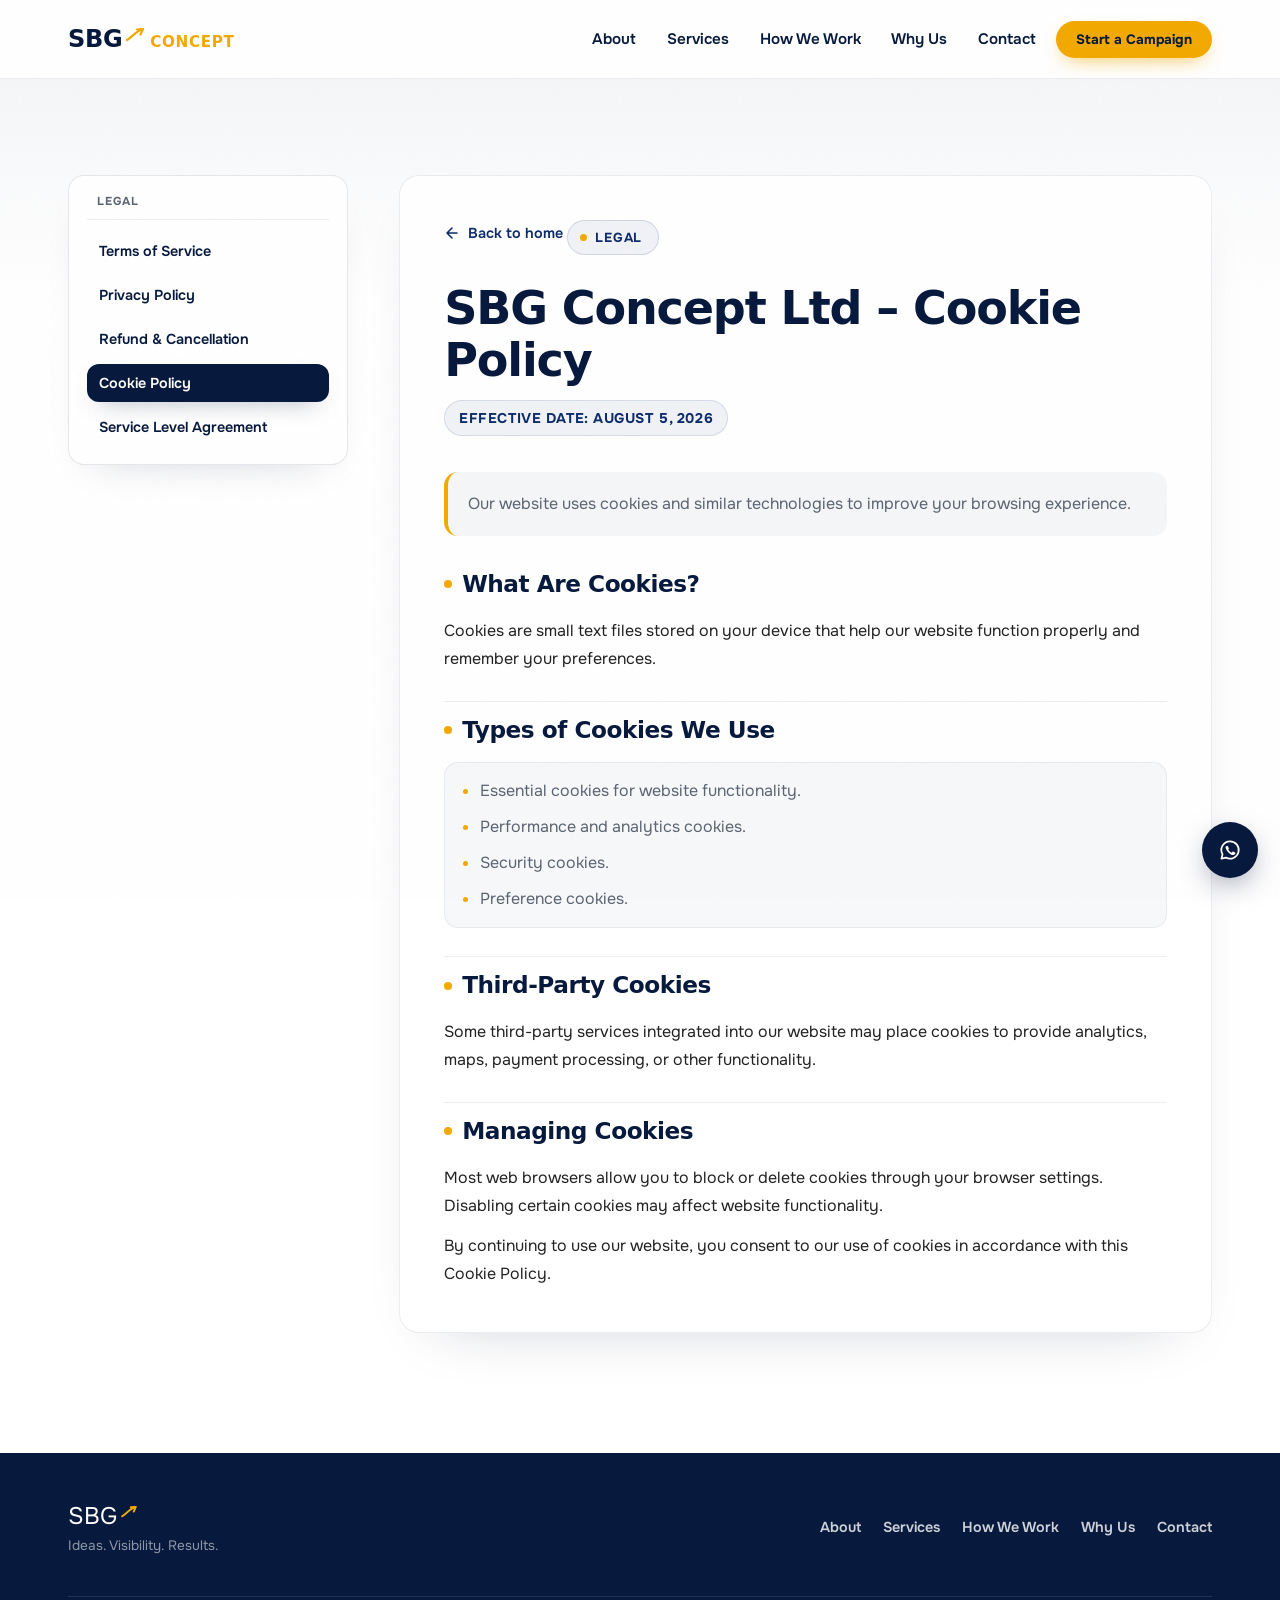
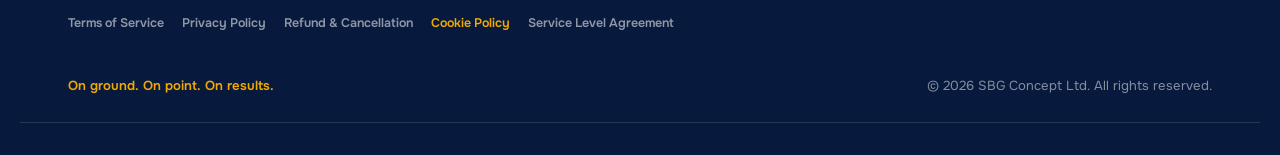
==== cookie-policy.html @ 539500f4 "updates" ====
<!doctype html>
<html lang="en">
<head>
<meta charset="UTF-8">
<meta name="viewport" content="width=device-width, initial-scale=1.0">
<title>Cookie Policy — SBG Concept Ltd</title>
<meta name="description" content="Cookie Policy for SBG Concept Ltd. Learn how we use cookies and how you can manage your preferences.">

<link rel="icon" type="image/svg+xml" href="assets/favicon.svg">

<link rel="stylesheet" href="css/fonts.css">
<link rel="stylesheet" href="css/style.css">
</head>
<body>

<div class="noise-overlay" aria-hidden="true"></div>
<div class="scroll-progress" id="scrollProgress" aria-hidden="true"></div>

<a class="skip-link" href="#main">Skip to content</a>

<header class="site-header" id="siteHeader">
  <div class="wrap header-inner">
    <a href="index.html" class="brand" aria-label="SBG Concept home">
      <span class="brand-mark">SBG<svg class="brand-arrow" width="18" height="14" viewBox="0 0 18 14" fill="none" aria-hidden="true"><path d="M1 12C6 9 10 3 17 1M17 1L11 1.5M17 1L14.5 6.5" stroke="#F2A900" stroke-width="2.2" stroke-linecap="round" stroke-linejoin="round"/></svg></span>
      <span class="brand-sub">CONCEPT</span>
    </a>

    <nav class="main-nav" id="mainNav" aria-label="Primary">
      <a href="index.html#about">About</a>
      <a href="index.html#services">Services</a>
      <a href="index.html#process">How We Work</a>
      <a href="index.html#why">Why Us</a>
      <a href="index.html#contact">Contact</a>
    </nav>

    <a href="index.html#contact" class="btn btn-small btn-primary header-cta">Start a Campaign</a>

    <button class="nav-toggle" id="navToggle" aria-label="Toggle menu" aria-expanded="false" aria-controls="mainNav">
      <span></span><span></span><span></span>
    </button>
  </div>
</header>

<main id="main">

  <section class="section legal-page">
    <div class="wrap legal-layout">
      <aside class="legal-sidebar">
        <nav class="legal-nav" aria-label="Legal documents">
          <span class="legal-nav-label">Legal</span>
          <a href="terms-of-service.html">Terms of Service</a>
          <a href="privacy-policy.html">Privacy Policy</a>
          <a href="refund-cancellation-policy.html">Refund &amp; Cancellation</a>
          <a href="cookie-policy.html" class="is-active" aria-current="page">Cookie Policy</a>
          <a href="service-level-agreement.html">Service Level Agreement</a>
        </nav>
      </aside>

      <div class="legal-main">
        <div class="legal-page-head">
          <a href="index.html" class="legal-back-link" aria-label="Back to home">
            <svg width="16" height="16" viewBox="0 0 16 16" fill="none" aria-hidden="true"><path d="M13 8H3M8 3L3 8l5 5" stroke="currentColor" stroke-width="1.6" stroke-linecap="round" stroke-linejoin="round"/></svg>
            Back to home
          </a>
          <p class="eyebrow">
            <span class="eyebrow-dot"></span>
            Legal
          </p>
          <h1 class="section-title">SBG Concept Ltd – Cookie Policy</h1>
          <p class="legal-effective-date">Effective Date: August 5, 2026</p>
        </div>

        <article class="legal-prose">
          <p>
            Our website uses cookies and similar technologies to improve your browsing experience.
          </p>

          <section aria-labelledby="cookie-what">
            <h2 id="cookie-what">What Are Cookies?</h2>
            <p>
              Cookies are small text files stored on your device that help our website function properly
              and remember your preferences.
            </p>
          </section>

          <section aria-labelledby="cookie-types">
            <h2 id="cookie-types">Types of Cookies We Use</h2>
            <ul>
              <li>Essential cookies for website functionality.</li>
              <li>Performance and analytics cookies.</li>
              <li>Security cookies.</li>
              <li>Preference cookies.</li>
            </ul>
          </section>

          <section aria-labelledby="cookie-third-party">
            <h2 id="cookie-third-party">Third-Party Cookies</h2>
            <p>
              Some third-party services integrated into our website may place cookies to provide analytics,
              maps, payment processing, or other functionality.
            </p>
          </section>

          <section aria-labelledby="cookie-manage">
            <h2 id="cookie-manage">Managing Cookies</h2>
            <p>
              Most web browsers allow you to block or delete cookies through your browser settings.
              Disabling certain cookies may affect website functionality.
            </p>
            <p>
              By continuing to use our website, you consent to our use of cookies in accordance with
              this Cookie Policy.
            </p>
          </section>
        </article>
      </div>
    </div>
  </section>

</main>

<footer class="site-footer">
  <div class="wrap footer-inner">
    <div class="footer-brand">
      <span class="brand-mark">SBG<svg class="brand-arrow" width="16" height="12" viewBox="0 0 18 14" fill="none" aria-hidden="true"><path d="M1 12C6 9 10 3 17 1M17 1L11 1.5M17 1L14.5 6.5" stroke="#F2A900" stroke-width="2.2" stroke-linecap="round" stroke-linejoin="round"/></svg></span>
      <p>Ideas. Visibility. Results.</p>
    </div>

    <nav class="footer-nav" aria-label="Footer">
      <a href="index.html#about">About</a>
      <a href="index.html#services">Services</a>
      <a href="index.html#process">How We Work</a>
      <a href="index.html#why">Why Us</a>
      <a href="index.html#contact">Contact</a>
    </nav>

    <nav class="footer-legal" aria-label="Legal">
      <a href="terms-of-service.html">Terms of Service</a>
      <a href="privacy-policy.html">Privacy Policy</a>
      <a href="refund-cancellation-policy.html">Refund &amp; Cancellation</a>
      <a href="cookie-policy.html" aria-current="page">Cookie Policy</a>
      <a href="service-level-agreement.html">Service Level Agreement</a>
    </nav>

    <div class="footer-meta">
      <p class="footer-tag">On ground. On point. On results.</p>
      <p class="footer-copy">&copy; <span id="year"></span> SBG Concept Ltd. All rights reserved.</p>
    </div>
  </div>
</footer>

<a href="https://wa.me/2347065597039" class="whatsapp-fab" target="_blank" rel="noopener" aria-label="Chat on WhatsApp">
  <svg viewBox="0 0 24 24" fill="none"><path d="M20 12a8 8 0 11-11.6-7.1L12 4a8 8 0 018 8z" stroke="currentColor" stroke-width="0"/><path d="M12 4a8 8 0 00-6.9 12l-1 4 4.1-1A8 8 0 1012 4z" stroke="currentColor" stroke-width="1.6" stroke-linejoin="round"/><path d="M8.5 8.8c.2-.5.4-.5.6-.5h.5c.2 0 .4 0 .6.4.2.5.6 1.5.7 1.6.1.1.1.3 0 .5-.1.2-.2.3-.3.4-.2.2-.3.3-.1.6.2.3.8 1.3 1.8 2.1 1.2 1 1.1.7 1.3.5.2-.2.5-.7.7-.9.2-.2.4-.2.6-.1.2.1 1.5.7 1.7.8.2.1.4.2.4.3 0 .2 0 .9-.3 1.3-.3.4-1.3.9-1.8.9-.5 0-1.5-.1-3-1.3-2.4-1.7-3.3-3.7-3.5-4.1-.1-.4-.6-1-.6-1.5 0-.5.3-.8.4-1z" fill="currentColor"/></svg>
</a>

<script src="js/main.js"></script>
</body>
</html>
---- css/fonts.css ----
/* latin */
@font-face {
  font-family: 'Bricolage Grotesque';
  font-style: normal;
  font-weight: 400;
  font-stretch: 100%;
  font-display: swap;
  src: url(../assets/fonts/bricolage-400-normal.woff2) format('woff2');
  unicode-range: U+0000-00FF, U+0131, U+0152-0153, U+02BB-02BC, U+02C6, U+02DA, U+02DC, U+0304, U+0308, U+0329, U+2000-206F, U+20AC, U+2122, U+2191, U+2193, U+2212, U+2215, U+FEFF, U+FFFD;
}

/* latin */
@font-face {
  font-family: 'Bricolage Grotesque';
  font-style: normal;
  font-weight: 500;
  font-stretch: 100%;
  font-display: swap;
  src: url(../assets/fonts/bricolage-500-normal.woff2) format('woff2');
  unicode-range: U+0000-00FF, U+0131, U+0152-0153, U+02BB-02BC, U+02C6, U+02DA, U+02DC, U+0304, U+0308, U+0329, U+2000-206F, U+20AC, U+2122, U+2191, U+2193, U+2212, U+2215, U+FEFF, U+FFFD;
}

/* latin */
@font-face {
  font-family: 'Bricolage Grotesque';
  font-style: normal;
  font-weight: 600;
  font-stretch: 100%;
  font-display: swap;
  src: url(../assets/fonts/bricolage-600-normal.woff2) format('woff2');
  unicode-range: U+0000-00FF, U+0131, U+0152-0153, U+02BB-02BC, U+02C6, U+02DA, U+02DC, U+0304, U+0308, U+0329, U+2000-206F, U+20AC, U+2122, U+2191, U+2193, U+2212, U+2215, U+FEFF, U+FFFD;
}

/* latin */
@font-face {
  font-family: 'Bricolage Grotesque';
  font-style: normal;
  font-weight: 700;
  font-stretch: 100%;
  font-display: swap;
  src: url(../assets/fonts/bricolage-700-normal.woff2) format('woff2');
  unicode-range: U+0000-00FF, U+0131, U+0152-0153, U+02BB-02BC, U+02C6, U+02DA, U+02DC, U+0304, U+0308, U+0329, U+2000-206F, U+20AC, U+2122, U+2191, U+2193, U+2212, U+2215, U+FEFF, U+FFFD;
}

/* latin */
@font-face {
  font-family: 'Bricolage Grotesque';
  font-style: normal;
  font-weight: 800;
  font-stretch: 100%;
  font-display: swap;
  src: url(../assets/fonts/bricolage-800-normal.woff2) format('woff2');
  unicode-range: U+0000-00FF, U+0131, U+0152-0153, U+02BB-02BC, U+02C6, U+02DA, U+02DC, U+0304, U+0308, U+0329, U+2000-206F, U+20AC, U+2122, U+2191, U+2193, U+2212, U+2215, U+FEFF, U+FFFD;
}

/* latin */
@font-face {
  font-family: 'Instrument Serif';
  font-style: italic;
  font-weight: 400;
  font-display: swap;
  src: url(../assets/fonts/instrument-serif-400-italic.woff2) format('woff2');
  unicode-range: U+0000-00FF, U+0131, U+0152-0153, U+02BB-02BC, U+02C6, U+02DA, U+02DC, U+0304, U+0308, U+0329, U+2000-206F, U+20AC, U+2122, U+2191, U+2193, U+2212, U+2215, U+FEFF, U+FFFD;
}

/* latin */
@font-face {
  font-family: 'Instrument Serif';
  font-style: normal;
  font-weight: 400;
  font-display: swap;
  src: url(../assets/fonts/instrument-serif-400-normal.woff2) format('woff2');
  unicode-range: U+0000-00FF, U+0131, U+0152-0153, U+02BB-02BC, U+02C6, U+02DA, U+02DC, U+0304, U+0308, U+0329, U+2000-206F, U+20AC, U+2122, U+2191, U+2193, U+2212, U+2215, U+FEFF, U+FFFD;
}

/* latin */
@font-face {
  font-family: 'Onest';
  font-style: normal;
  font-weight: 400;
  font-display: swap;
  src: url(../assets/fonts/onest-400-normal.woff2) format('woff2');
  unicode-range: U+0000-00FF, U+0131, U+0152-0153, U+02BB-02BC, U+02C6, U+02DA, U+02DC, U+0304, U+0308, U+0329, U+2000-206F, U+20AC, U+2122, U+2191, U+2193, U+2212, U+2215, U+FEFF, U+FFFD;
}

/* latin */
@font-face {
  font-family: 'Onest';
  font-style: normal;
  font-weight: 500;
  font-display: swap;
  src: url(../assets/fonts/onest-500-normal.woff2) format('woff2');
  unicode-range: U+0000-00FF, U+0131, U+0152-0153, U+02BB-02BC, U+02C6, U+02DA, U+02DC, U+0304, U+0308, U+0329, U+2000-206F, U+20AC, U+2122, U+2191, U+2193, U+2212, U+2215, U+FEFF, U+FFFD;
}

/* latin */
@font-face {
  font-family: 'Onest';
  font-style: normal;
  font-weight: 600;
  font-display: swap;
  src: url(../assets/fonts/onest-600-normal.woff2) format('woff2');
  unicode-range: U+0000-00FF, U+0131, U+0152-0153, U+02BB-02BC, U+02C6, U+02DA, U+02DC, U+0304, U+0308, U+0329, U+2000-206F, U+20AC, U+2122, U+2191, U+2193, U+2212, U+2215, U+FEFF, U+FFFD;
}

/* latin */
@font-face {
  font-family: 'Onest';
  font-style: normal;
  font-weight: 700;
  font-display: swap;
  src: url(../assets/fonts/onest-700-normal.woff2) format('woff2');
  unicode-range: U+0000-00FF, U+0131, U+0152-0153, U+02BB-02BC, U+02C6, U+02DA, U+02DC, U+0304, U+0308, U+0329, U+2000-206F, U+20AC, U+2122, U+2191, U+2193, U+2212, U+2215, U+FEFF, U+FFFD;
}
---- css/style.css ----
/* ============================================================
   SBG CONCEPT LTD — Landing Page
   Fonts: Bricolage Grotesque (display) / Onest (body) / Instrument Serif (accents)
   ============================================================ */

:root{
  --navy: #071A3D;
  --blue: #0D2C6B;
  --gold: #F2A900;
  --yellow: #FFC107;
  --ink: #222222;
  --gray: #F5F6F8;
  --white: #FFFFFF;

  --gray-600: #5b6472;
  --gray-300: #d9dde3;

  --font-display: "Bricolage Grotesque", ui-sans-serif, system-ui, sans-serif;
  --font-body: "Onest", ui-sans-serif, system-ui, sans-serif;
  --font-serif: "Instrument Serif", Georgia, serif;

  --wrap: 1240px;
  --radius: 20px;
  --ease: cubic-bezier(.22,1,.36,1);
}

*, *::before, *::after{ box-sizing: border-box; }
html{ scroll-behavior: smooth; }
body{
  margin: 0;
  font-family: var(--font-body);
  color: var(--ink);
  background: var(--white);
  -webkit-font-smoothing: antialiased;
  overflow-x: hidden;
}
img{ max-width: 100%; display: block; }
a{ color: inherit; text-decoration: none; }
ul, ol{ list-style: none; margin: 0; padding: 0; }
h1,h2,h3,h4{ margin: 0; font-family: var(--font-display); }
p{ margin: 0; }
button{ font: inherit; }

.wrap{
  width: 100%;
  max-width: var(--wrap);
  margin: 0 auto;
  padding: 0 clamp(20px, 5vw, 48px);
}

.skip-link{
  position: absolute; left: -999px; top: 0;
  background: var(--gold); color: var(--navy); padding: 10px 16px; z-index: 999;
  font-weight: 600;
}
.skip-link:focus{ left: 12px; top: 12px; }

::selection{ background: var(--gold); color: var(--navy); }

/* ============ subtle grain overlay ============ */
.noise-overlay{
  position: fixed; inset: 0; pointer-events: none; z-index: 999;
  opacity: .025; mix-blend-mode: multiply;
  background-image: url("data:image/svg+xml,%3Csvg xmlns='http://www.w3.org/2000/svg' width='120' height='120'%3E%3Cfilter id='n'%3E%3CfeTurbulence type='fractalNoise' baseFrequency='0.9' numOctaves='2' stitchTiles='stitch'/%3E%3C/filter%3E%3Crect width='100%25' height='100%25' filter='url(%23n)'/%3E%3C/svg%3E");
}

/* ============================================================
   HEADER
   ============================================================ */
.scroll-progress{
  position: fixed; top: 0; left: 0; height: 3px; width: 0%;
  background: linear-gradient(90deg, var(--gold), var(--yellow));
  z-index: 200;
  transition: width .12s linear;
}
@media (prefers-reduced-motion: reduce){
  .scroll-progress{ transition: none; }
}

.site-header{
  position: sticky; top: 0; z-index: 100;
  background: rgba(255,255,255,.78);
  backdrop-filter: blur(14px) saturate(1.4);
  -webkit-backdrop-filter: blur(14px) saturate(1.4);
  border-bottom: 1px solid rgba(7,26,61,.08);
  transition: background .3s var(--ease);
}
.header-inner{
  display: flex; align-items: center; gap: 20px;
  height: 78px;
}
.brand{
  display: flex; align-items: baseline; gap: 6px;
  font-family: var(--font-display);
  font-weight: 800;
  letter-spacing: -0.02em;
  margin-right: auto;
}
.brand-mark{
  display: inline-flex; align-items: center; gap: 4px;
  font-size: 1.5rem; color: var(--navy);
}
.brand-arrow{ transform: translateY(-4px); }
.brand-sub{ font-size: .95rem; color: var(--gold); font-weight: 700; letter-spacing: .04em; }

.main-nav{ display: flex; align-items: center; gap: clamp(18px, 2.4vw, 34px); }
.main-nav a{
  font-size: .95rem; font-weight: 600; color: var(--navy);
  position: relative; padding: 4px 0;
}
.main-nav a::after{
  content: ""; position: absolute; left: 0; right: 100%; bottom: -2px; height: 2px;
  background: var(--gold); transition: right .28s var(--ease);
}
.main-nav a:hover::after{ right: 0; }

.header-cta{ flex-shrink: 0; }

.nav-toggle{
  display: none; flex-direction: column; justify-content: center; gap: 5px;
  width: 40px; height: 40px; border: none; background: none; cursor: pointer;
  padding: 0;
}
.nav-toggle span{
  display: block; width: 22px; height: 2px; background: var(--navy);
  margin: 0 auto; transition: transform .3s var(--ease), opacity .3s var(--ease);
}

/* ============================================================
   BUTTONS
   ============================================================ */
.btn{
  display: inline-flex; align-items: center; gap: 8px;
  font-weight: 700; font-size: .95rem;
  padding: 14px 26px; border-radius: 100px;
  transition: transform .25s var(--ease), box-shadow .25s var(--ease), background .25s var(--ease);
  white-space: nowrap;
}
.btn svg{ transition: transform .25s var(--ease); }
.btn:hover svg{ transform: translateX(3px); }
.btn-primary{
  background: var(--gold); color: var(--navy);
  box-shadow: 0 8px 20px -8px rgba(242,169,0,.7);
}
.btn-primary:hover{ transform: translateY(-2px); box-shadow: 0 12px 26px -8px rgba(242,169,0,.85); }
.btn-ghost{
  background: transparent; color: var(--navy); border: 1.5px solid rgba(7,26,61,.25);
}
.btn-ghost:hover{ border-color: var(--navy); transform: translateY(-2px); }
.btn-dark{ background: var(--navy); color: var(--white); }
.btn-dark:hover{ transform: translateY(-2px); box-shadow: 0 12px 26px -8px rgba(7,26,61,.5); }
.btn-small{ padding: 10px 20px; font-size: .85rem; }

/* ============================================================
   HERO
   ============================================================ */
.hero{
  position: relative;
  padding: clamp(64px, 10vw, 120px) 0 0;
  overflow: hidden;
  background: var(--white);
}
.hero-bg{ position: absolute; inset: 0; z-index: 0; }
.dot-grid{
  position: absolute; inset: -10% -10%;
  background-image: radial-gradient(rgba(7,26,61,.14) 1.4px, transparent 1.4px);
  background-size: 26px 26px;
  mask-image: radial-gradient(circle at 78% 30%, black 0%, transparent 62%);
}
.hero-blob{
  position: absolute; border-radius: 50%; filter: blur(60px); opacity: .5;
  animation: blob-drift 14s ease-in-out infinite;
}
.blob-a{ width: 480px; height: 480px; right: -160px; top: -120px; background: radial-gradient(circle, var(--yellow), transparent 70%); }
.blob-b{
  width: 380px; height: 380px; left: -140px; bottom: -60px;
  background: radial-gradient(circle, var(--blue), transparent 70%); opacity: .18;
  animation-duration: 18s; animation-delay: -4s;
}
@keyframes blob-drift{
  0%, 100%{ transform: translate(0, 0) scale(1); }
  33%{ transform: translate(-26px, 22px) scale(1.06); }
  66%{ transform: translate(18px, -16px) scale(.97); }
}
@media (prefers-reduced-motion: reduce){
  .hero-blob{ animation: none; }
}

.hero-inner{
  position: relative; z-index: 1;
  display: grid; grid-template-columns: 1.08fr .92fr; align-items: center;
  gap: clamp(24px, 5vw, 60px);
}
.hero-copy{ min-width: 0; }

.eyebrow{
  display: inline-flex; align-items: center; gap: 8px;
  font-size: .82rem; font-weight: 700; letter-spacing: .06em; text-transform: uppercase;
  color: var(--blue);
  background: rgba(13,44,107,.06);
  border: 1px solid rgba(13,44,107,.14);
  padding: 8px 16px 8px 12px; border-radius: 100px;
  margin-bottom: 28px;
}
.eyebrow-dot{ width: 7px; height: 7px; border-radius: 50%; background: var(--gold); }

.hero-title{
  font-size: clamp(2.4rem, 6vw, 5rem);
  line-height: 1.04;
  font-weight: 700;
  letter-spacing: -0.03em;
  color: var(--navy);
  max-width: 18ch;
}
.strike{ position: relative; white-space: nowrap; display: inline-block; }
.strike-text{ display: inline-block; }
.strike::after{
  content: ""; position: absolute; left: -2%; right: -2%; top: 48%;
  height: .09em; background: var(--gold);
  transform: scaleX(0) rotate(-2deg); transform-origin: left center;
  transition: transform .7s var(--ease) .55s;
}
.reveal.is-visible .strike::after{ transform: scaleX(1) rotate(-2deg); }
.hero-title-accent{
  display: block;
  font-family: var(--font-serif);
  font-style: italic;
  font-weight: 400;
  color: var(--gold);
  font-size: .62em;
  margin-top: .18em;
  letter-spacing: 0;
}

.hero-sub{
  margin-top: 28px;
  font-size: clamp(1.05rem, 1.6vw, 1.25rem);
  line-height: 1.6;
  color: var(--gray-600);
  max-width: 46ch;
}

.hero-cta{ display: flex; flex-wrap: wrap; gap: 16px; margin-top: 40px; }

.hero-facts{
  display: flex; flex-wrap: wrap; gap: 10px 28px;
  margin-top: 52px; padding-top: 28px;
  border-top: 1px solid rgba(7,26,61,.1);
}
.hero-facts li{
  font-size: .85rem; font-weight: 600; color: var(--navy);
  display: flex; align-items: center; gap: 8px;
}
.hero-facts li::before{ content: ""; width: 6px; height: 6px; border-radius: 50%; background: var(--gold); }

/* ============================================================
   HERO VISUAL — animated stage
   ============================================================ */
.hero-visual{
  position: relative;
  justify-self: center;
  width: 100%;
  max-width: 420px;
  transition: transform .35s cubic-bezier(.22,1,.36,1);
  will-change: transform;
}
.hv-stage{
  position: relative;
  aspect-ratio: 1 / 1;
  border-radius: 28px;
  background: linear-gradient(155deg, var(--navy) 0%, var(--blue) 62%, #133a86 100%);
  overflow: hidden;
  box-shadow: 0 30px 70px -30px rgba(7,26,61,.55);
  will-change: transform;
}
.hv-stage::before{
  content: "";
  position: absolute; inset: 0;
  background-image: radial-gradient(rgba(255,255,255,.18) 1.2px, transparent 1.2px);
  background-size: 20px 20px;
  mask-image: radial-gradient(circle at 65% 35%, black 0%, transparent 70%);
  opacity: .6;
}
.hv-ring{
  position: absolute; left: 50%; top: 50%; translate: -50% -50%;
  width: 90px; height: 90px; border-radius: 50%;
  border: 1.5px solid rgba(242,169,0,.55);
  animation: hv-ring-pulse 3.6s var(--ease) infinite;
}
.hv-ring.r2{ animation-delay: 1.2s; }
.hv-ring.r3{ animation-delay: 2.4s; }
@keyframes hv-ring-pulse{
  0%{ transform: scale(.5); opacity: .7; }
  100%{ transform: scale(2.6); opacity: 0; }
}

.hv-megaphone{
  position: absolute; left: 50%; top: 50%;
  width: 46%; height: 46%;
  transform: translate(-50%, -50%);
  animation: hv-float 4.5s ease-in-out infinite;
  filter: drop-shadow(0 14px 20px rgba(0,0,0,.25));
}
@keyframes hv-float{
  0%, 100%{ transform: translate(-50%, -50%) rotate(-3deg); }
  50%{ transform: translate(-50%, -56%) rotate(2deg); }
}
.hv-wave{ transform-origin: 30px 60px; animation: hv-wave-pulse 2.4s ease-in-out infinite; }
.hv-wave2{ animation-delay: .3s; }
@keyframes hv-wave-pulse{
  0%, 100%{ opacity: .35; }
  50%{ opacity: 1; }
}

.hv-spark{ position: absolute; }
.spark-a{ width: 26px; height: 26px; top: 14%; right: 16%; animation: hv-spin 9s linear infinite; }
.spark-b{ width: 22px; height: 22px; bottom: 16%; left: 14%; animation: hv-bob 3.4s ease-in-out infinite; }
@keyframes hv-spin{ from{ transform: rotate(0deg); } to{ transform: rotate(360deg); } }
@keyframes hv-bob{ 0%, 100%{ transform: translateY(0) rotate(-6deg); } 50%{ transform: translateY(-9px) rotate(6deg); } }

.hv-particle{
  position: absolute; bottom: 14%;
  width: 6px; height: 6px; border-radius: 50%;
  background: var(--gold);
  opacity: 0;
  animation: hv-rise 5s ease-in infinite;
}
.hv-particle.p1{ left: 22%; animation-delay: 0s; background: var(--yellow); }
.hv-particle.p2{ left: 38%; animation-delay: 1.1s; width: 4px; height: 4px; }
.hv-particle.p3{ left: 58%; animation-delay: 2.1s; background: #fff; opacity: 0; }
.hv-particle.p4{ left: 72%; animation-delay: 3s; width: 5px; height: 5px; }
.hv-particle.p5{ left: 48%; animation-delay: 3.8s; background: var(--yellow); width: 4px; height: 4px; }
@keyframes hv-rise{
  0%{ transform: translateY(0) scale(.5); opacity: 0; }
  12%{ opacity: .9; }
  85%{ opacity: .5; }
  100%{ transform: translateY(-160px) scale(1); opacity: 0; }
}

.hv-badge{
  position: absolute;
  display: flex; align-items: center; gap: 8px;
  background: var(--white);
  border-radius: 100px;
  padding: 10px 16px 10px 10px;
  box-shadow: 0 16px 30px -14px rgba(7,26,61,.35);
  font-size: .78rem; font-weight: 700; color: var(--navy);
  white-space: nowrap;
  animation: hv-badge-float 5s ease-in-out infinite;
}
.hv-badge-icon{
  width: 26px; height: 26px; border-radius: 50%;
  background: var(--gray); color: var(--blue);
  display: flex; align-items: center; justify-content: center; flex-shrink: 0;
}
.hv-badge-icon svg{ width: 15px; height: 15px; }
.badge-1{ top: 6%; left: -8%; animation-delay: 0s; }
.badge-2{ bottom: 20%; right: -12%; animation-delay: .8s; }
.badge-3{ bottom: -6%; left: 14%; animation-delay: 1.6s; }
@keyframes hv-badge-float{
  0%, 100%{ transform: translateY(0); }
  50%{ transform: translateY(-10px); }
}

.hv-tag{
  position: absolute; top: -14px; right: 10%;
  background: var(--gold); color: var(--navy);
  font-family: var(--font-serif); font-style: italic; font-weight: 400;
  font-size: .95rem;
  padding: 8px 16px;
  border-radius: 100px;
  transform: rotate(-4deg);
  box-shadow: 0 12px 24px -12px rgba(242,169,0,.7);
}

@media (prefers-reduced-motion: reduce){
  .hv-ring, .hv-megaphone, .hv-wave, .hv-spark, .hv-particle, .hv-badge{ animation: none !important; }
}

/* Marquee */
.marquee{
  margin-top: clamp(56px, 8vw, 88px);
  border-top: 1.5px solid var(--navy);
  border-bottom: 1.5px solid var(--navy);
  background: var(--navy);
  overflow: hidden;
  position: relative;
}
.marquee-track{
  display: inline-flex; align-items: center; white-space: nowrap;
  padding: 16px 0;
  animation: marquee 34s linear infinite;
  width: max-content;
}
.marquee-track span{
  font-family: var(--font-display);
  font-weight: 600;
  font-size: clamp(1rem, 2vw, 1.4rem);
  color: var(--white);
  padding: 0 20px;
}
.marquee-track .dot{ color: var(--gold); font-size: .8rem; }
@keyframes marquee{
  from{ transform: translateX(0); }
  to{ transform: translateX(-50%); }
}
@media (prefers-reduced-motion: reduce){
  .marquee-track{ animation: none; }
}

/* ============================================================
   SECTION DIVIDERS
   ============================================================ */
.divider{ line-height: 0; margin-top: -1px; }
.divider svg{ width: 100%; height: clamp(40px, 7vw, 90px); display: block; }
.divider svg path{ fill: var(--navy); }
.divider-flip svg path{ fill: var(--gray); }

/* ============================================================
   GENERIC SECTION
   ============================================================ */
.section{ padding: clamp(64px, 9vw, 120px) 0; }
.section-index{
  font-family: var(--font-display); font-weight: 700; font-size: 1rem;
  color: var(--gold);
}
.about-label{
  display: flex; align-items: center; gap: 10px; margin-bottom: 18px;
}
.section-kicker{
  font-size: .82rem; font-weight: 700; letter-spacing: .08em; text-transform: uppercase;
  color: var(--gray-600);
}
.section-title{
  font-size: clamp(1.9rem, 3.6vw, 3rem);
  line-height: 1.12; font-weight: 700; letter-spacing: -0.025em;
  color: var(--navy);
}
.section-title em{ font-style: italic; font-family: var(--font-serif); color: var(--gold); font-weight: 400; }
.serif-accent{ font-family: var(--font-serif); font-style: italic; font-weight: 400; color: var(--gray-600); font-size: .6em; }

.lead-text{ font-size: 1.15rem; line-height: 1.65; color: var(--ink); margin-top: 22px; max-width: 56ch; }
.lead-text em{ font-style: italic; color: var(--blue); font-family: var(--font-serif); }
.body-text{ font-size: 1rem; line-height: 1.7; color: var(--gray-600); margin-top: 16px; max-width: 54ch; }

.section-head{ max-width: 760px; margin-bottom: clamp(40px, 6vw, 64px); }
.process-lead{ max-width: 62ch; }

/* ============================================================
   ABOUT
   ============================================================ */
.about{ background: var(--white); }
.about-grid{
  display: grid; grid-template-columns: 140px 1fr; gap: clamp(20px, 4vw, 56px);
}

.mv-cards{
  display: grid; grid-template-columns: 1fr 1fr; gap: 20px;
  margin-top: 44px;
}
.mv-card{
  border-radius: var(--radius); padding: 30px;
  transition: transform .3s var(--ease);
}
.mv-card:hover{ transform: translateY(-4px); }
.mv-card--dark{ background: var(--navy); color: var(--white); }
.mv-card--dark p{ color: rgba(255,255,255,.72); }
.mv-card--outline{ background: var(--white); border: 1.5px solid rgba(7,26,61,.14); }
.mv-card--outline p{ color: var(--gray-600); }
.mv-tag{
  display: inline-block; font-size: .75rem; font-weight: 700; letter-spacing: .06em; text-transform: uppercase;
  color: var(--gold); margin-bottom: 10px;
}
.mv-card h3{ font-size: 1.4rem; margin-bottom: 12px; }
.mv-card p{ line-height: 1.6; font-size: .95rem; }

/* ============================================================
   VALUES
   ============================================================ */
.values{ background: var(--navy); color: var(--white); }
.values .section-kicker{ color: rgba(255,255,255,.55); }
.values .section-title{ color: var(--white); }

.values-grid{
  display: grid; grid-template-columns: repeat(3, 1fr); gap: 1px;
  background: rgba(255,255,255,.12);
  border: 1px solid rgba(255,255,255,.12);
  border-radius: var(--radius);
  overflow: hidden;
}
.value-card{
  background: var(--navy); padding: clamp(28px, 3vw, 40px);
  transition: background .3s var(--ease);
}
.value-card:hover{ background: #0e2751; }
.value-num{ font-family: var(--font-display); font-weight: 700; color: var(--gold); font-size: 1rem; }
.value-card h3{ font-size: 1.25rem; margin: 14px 0 8px; color: var(--white); }
.value-card p{ color: rgba(255,255,255,.62); line-height: 1.55; font-size: .95rem; }

/* ============================================================
   SERVICES (bento)
   ============================================================ */
.services{ background: var(--gray); }
.section-head--light .section-title{ color: var(--navy); }

.bento{
  display: grid;
  grid-template-columns: repeat(4, 1fr);
  gap: 18px;
}
.bento-card{
  background: var(--white);
  border: 1px solid rgba(7,26,61,.08);
  border-radius: var(--radius);
  padding: clamp(24px, 2.6vw, 32px);
  grid-column: span 2;
  transition: transform .3s var(--ease), box-shadow .3s var(--ease), border-color .3s var(--ease);
}
.bento-card--wide{ grid-column: span 4; display: flex; align-items: center; gap: 26px; }
.bento-card--wide h3{ margin-bottom: 4px; }
.bento-card--wide .bento-icon{ margin-bottom: 0; flex-shrink: 0; }
.bento-card--wide p{ margin: 0; }
.bento-card:hover{
  transform: translateY(-5px);
  box-shadow: 0 20px 40px -20px rgba(7,26,61,.25);
  border-color: transparent;
}
.bento-icon{
  width: 52px; height: 52px; border-radius: 14px;
  background: linear-gradient(145deg, var(--gold), var(--yellow));
  display: flex; align-items: center; justify-content: center;
  color: var(--navy); margin-bottom: 18px;
}
.bento-icon svg{ width: 26px; height: 26px; transition: transform .4s var(--ease); }
.bento-card:hover .bento-icon svg{ transform: scale(1.12) rotate(-4deg); }
.bento-icon svg path, .bento-icon svg circle, .bento-icon svg rect{
  stroke-dasharray: 170;
  stroke-dashoffset: 170;
  transition: stroke-dashoffset 1.1s var(--ease) .1s;
}
.bento-card.is-visible .bento-icon svg path,
.bento-card.is-visible .bento-icon svg circle,
.bento-card.is-visible .bento-icon svg rect{
  stroke-dashoffset: 0;
}
.bento-card h3{ font-size: 1.15rem; color: var(--navy); margin-bottom: 8px; letter-spacing: -0.01em; }
.bento-card p{ font-size: .92rem; line-height: 1.55; color: var(--gray-600); }

/* ============================================================
   PROCESS
   ============================================================ */
.process{ background: var(--white); }
.steps{
  display: grid; grid-template-columns: repeat(3, 1fr); gap: 32px;
  counter-reset: step;
}
.step{
  position: relative; padding-top: 28px; border-top: 2px solid var(--navy);
}
.step-num{
  font-family: var(--font-display); font-weight: 800; font-size: 2.6rem;
  color: var(--gold); line-height: 1; display: block; margin-bottom: 16px;
}
.step h3{ font-size: 1.35rem; color: var(--navy); margin-bottom: 10px; }
.step p{ color: var(--gray-600); line-height: 1.6; font-size: .98rem; }

/* ============================================================
   WHY (ticket)
   ============================================================ */
.why{ background: var(--gray); }
.why-grid{ display: grid; grid-template-columns: 140px 1fr; gap: clamp(20px, 4vw, 56px); }

.ticket{
  position: relative;
  margin-top: 40px;
  background: var(--navy);
  border-radius: var(--radius);
  padding: clamp(30px, 4vw, 48px) clamp(24px, 4vw, 56px) clamp(70px, 8vw, 90px);
  color: var(--white);
  overflow: hidden;
}
.ticket::before{
  content: "";
  position: absolute; left: 0; right: 0; bottom: clamp(58px, 7vw, 78px);
  border-top: 2px dashed rgba(255,255,255,.25);
}
.ticket-notch{
  position: absolute; bottom: calc(clamp(58px, 7vw, 78px) - 12px);
  width: 24px; height: 24px; border-radius: 50%; background: var(--gray);
}
.ticket-notch--left{ left: -12px; }
.ticket-notch--right{ right: -12px; }

.ticket-list{
  display: grid; grid-template-columns: 1fr 1fr; gap: 16px 40px;
}
.ticket-list li{
  position: relative; padding-left: 30px; line-height: 1.55; font-size: 1rem;
  color: rgba(255,255,255,.88);
}
.ticket-list li::before{
  content: "✓"; position: absolute; left: 0; top: 0;
  width: 20px; height: 20px; border-radius: 50%; background: var(--gold);
  color: var(--navy); font-size: .7rem; font-weight: 800;
  display: flex; align-items: center; justify-content: center;
  transform: scale(0) rotate(-40deg);
  transition: transform .5s cubic-bezier(.34,1.56,.64,1);
}
.ticket.is-visible .ticket-list li::before{ transform: scale(1) rotate(0deg); }
.ticket-list li:nth-child(1)::before{ transition-delay: .05s; }
.ticket-list li:nth-child(2)::before{ transition-delay: .15s; }
.ticket-list li:nth-child(3)::before{ transition-delay: .25s; }
.ticket-list li:nth-child(4)::before{ transition-delay: .35s; }
.ticket-list li:nth-child(5)::before{ transition-delay: .45s; }
.ticket-list li:nth-child(6)::before{ transition-delay: .55s; }
.ticket-stub{
  position: absolute; left: 0; right: 0; bottom: 0;
  display: flex; justify-content: space-between; align-items: center;
  padding: 20px clamp(24px, 4vw, 56px);
  font-family: var(--font-display); font-weight: 700;
  font-size: .8rem; letter-spacing: .06em; text-transform: uppercase;
  color: var(--gold);
}

/* ============================================================
   CTA BANNER
   ============================================================ */
.cta-banner{
  position: relative;
  background: linear-gradient(120deg, var(--gold), var(--yellow));
  padding: clamp(56px, 8vw, 96px) 0;
  overflow: hidden;
}
.cta-banner::before{
  content: "";
  position: absolute; inset: -20% -10%;
  background: repeating-linear-gradient(
    -35deg,
    rgba(255,255,255,.16) 0 14px,
    transparent 14px 34px
  );
  animation: cta-drift 22s linear infinite;
}
@keyframes cta-drift{
  from{ transform: translateX(0); }
  to{ transform: translateX(240px); }
}
.cta-banner-inner{
  position: relative;
  display: flex; align-items: center; justify-content: space-between; flex-wrap: wrap; gap: 28px;
}
.cta-banner h2{
  font-size: clamp(1.9rem, 4vw, 3.2rem); line-height: 1.06; letter-spacing: -0.02em;
  color: var(--navy);
}
@media (prefers-reduced-motion: reduce){
  .cta-banner::before{ animation: none; }
}

/* ============================================================
   CONTACT
   ============================================================ */
.contact{ background: var(--white); }
.contact-grid{
  display: grid; grid-template-columns: 1fr 1fr; gap: clamp(30px, 5vw, 70px);
  align-items: stretch;
}
.contact-list{ margin-top: 36px; display: flex; flex-direction: column; gap: 22px; }
.contact-list li{ display: flex; align-items: center; gap: 16px; }
.contact-icon{
  width: 44px; height: 44px; border-radius: 12px; flex-shrink: 0;
  background: var(--gray); color: var(--navy);
  display: flex; align-items: center; justify-content: center;
}
.contact-icon svg{ width: 20px; height: 20px; }
.contact-list li div{ display: flex; flex-direction: column; gap: 2px; }
.contact-list a, .contact-list span:first-child{
  font-weight: 700; font-size: 1.02rem; color: var(--navy);
}
.contact-list a:hover{ color: var(--blue); text-decoration: underline; }
.contact-note{ font-size: .8rem; color: var(--gray-600); }

.socials{ display: flex; gap: 12px; margin-top: 34px; }
.socials a{
  width: 42px; height: 42px; border-radius: 50%; border: 1.5px solid rgba(7,26,61,.15);
  display: flex; align-items: center; justify-content: center;
  transition: background .25s var(--ease), border-color .25s var(--ease), transform .25s var(--ease);
}
.socials svg{ width: 18px; height: 18px; }
.socials a:hover{ background: var(--navy); border-color: var(--navy); color: var(--white); transform: translateY(-3px); }

.contact-map{
  border-radius: var(--radius); overflow: hidden; min-height: 340px;
  border: 1px solid rgba(7,26,61,.1);
  filter: grayscale(.15) contrast(1.02);
}
.contact-map iframe{ width: 100%; height: 100%; min-height: 340px; border: 0; }

/* ============================================================
   LEGAL PAGES
   ============================================================ */
.legal-page{
  background: linear-gradient(180deg, var(--gray) 0%, var(--white) 220px);
  padding: clamp(48px, 8vw, 96px) 0 clamp(72px, 10vw, 120px);
}
.legal-layout{
  display: grid;
  grid-template-columns: minmax(220px, 280px) minmax(0, 1fr);
  gap: clamp(28px, 4vw, 56px);
  align-items: start;
}
.legal-sidebar{
  position: sticky;
  top: 98px;
}
.legal-nav{
  display: flex;
  flex-direction: column;
  gap: 6px;
  padding: 18px;
  border-radius: calc(var(--radius) - 4px);
  background: var(--white);
  border: 1px solid rgba(7,26,61,.1);
  box-shadow: 0 18px 40px -28px rgba(7,26,61,.25);
}
.legal-nav-label{
  font-size: .72rem;
  font-weight: 700;
  letter-spacing: .08em;
  text-transform: uppercase;
  color: var(--gray-600);
  padding: 0 10px 10px;
  border-bottom: 1px solid rgba(7,26,61,.08);
  margin-bottom: 6px;
}
.legal-nav a{
  display: block;
  padding: 10px 12px;
  border-radius: 12px;
  font-size: .9rem;
  font-weight: 600;
  color: var(--navy);
  transition: background .25s var(--ease), color .25s var(--ease), transform .25s var(--ease);
}
.legal-nav a:hover{
  background: rgba(242,169,0,.12);
  color: var(--blue);
  transform: translateX(2px);
}
.legal-nav a.is-active{
  background: var(--navy);
  color: var(--white);
  box-shadow: 0 10px 24px -14px rgba(7,26,61,.55);
}
.legal-main{
  min-width: 0;
  padding: clamp(28px, 4vw, 44px);
  border-radius: var(--radius);
  background: var(--white);
  border: 1px solid rgba(7,26,61,.08);
  box-shadow: 0 24px 60px -40px rgba(7,26,61,.28);
}
.legal-page-head{ margin-bottom: 36px; }
.legal-back-link{
  display: inline-flex; align-items: center; gap: 8px;
  font-size: .9rem; font-weight: 600; color: var(--blue);
  margin-bottom: 24px;
  transition: color .25s var(--ease);
}
.legal-back-link:hover{ color: var(--navy); }
.legal-effective-date{
  margin-top: 14px;
  display: inline-flex;
  align-items: center;
  gap: 8px;
  font-size: .88rem;
  font-weight: 700;
  letter-spacing: .04em;
  text-transform: uppercase;
  color: var(--blue);
  background: rgba(13,44,107,.06);
  border: 1px solid rgba(13,44,107,.12);
  padding: 8px 14px;
  border-radius: 100px;
}
.legal-prose{
  display: flex; flex-direction: column; gap: 28px;
  font-size: 1rem; line-height: 1.75; color: var(--ink);
}
.legal-prose > p{
  color: var(--gray-600);
  padding: 18px 20px;
  border-radius: 14px;
  background: var(--gray);
  border-left: 4px solid var(--gold);
}
.legal-prose section{
  display: flex; flex-direction: column; gap: 12px;
  padding-top: 8px;
  border-top: 1px solid rgba(7,26,61,.08);
}
.legal-prose section:first-of-type{ border-top: 0; padding-top: 0; }
.legal-prose h2{
  font-size: clamp(1.15rem, 2.2vw, 1.45rem);
  color: var(--navy);
  letter-spacing: -0.02em;
  display: flex;
  align-items: center;
  gap: 10px;
}
.legal-prose h2::before{
  content: "";
  width: 8px;
  height: 8px;
  border-radius: 50%;
  background: var(--gold);
  flex-shrink: 0;
}
.legal-prose h3{
  font-size: 1rem;
  color: var(--blue);
  letter-spacing: -0.01em;
}
.legal-prose ul{
  display: flex; flex-direction: column; gap: 8px;
  padding: 14px 18px 14px 2.2rem;
  list-style: disc;
  border-radius: 14px;
  background: rgba(245,246,248,.75);
  border: 1px solid rgba(7,26,61,.06);
}
.legal-prose li{ color: var(--gray-600); }
.legal-prose li::marker{ color: var(--gold); }

.footer-legal{
  display: flex;
  flex-wrap: wrap;
  gap: 10px 18px;
  margin-top: 18px;
  padding-top: 18px;
  border-top: 1px solid rgba(255,255,255,.1);
  width: 100%;
}
.footer-legal a{
  font-size: .78rem;
  font-weight: 600;
  color: rgba(255,255,255,.55);
  transition: color .25s var(--ease);
}
.footer-legal a:hover{ color: var(--gold); }
.footer-legal a[aria-current="page"]{ color: var(--gold); }

@media (max-width: 980px){
  .legal-layout{ grid-template-columns: 1fr; }
  .legal-sidebar{ position: static; }
  .legal-nav{
    flex-direction: row;
    flex-wrap: wrap;
    gap: 8px;
  }
  .legal-nav-label{
    width: 100%;
    margin-bottom: 2px;
  }
  .legal-nav a{ flex: 1 1 calc(50% - 8px); min-width: 140px; }
}

@media (max-width: 560px){
  .legal-main{ padding: 22px 18px; }
  .legal-nav a{ flex: 1 1 100%; }
}

/* ============================================================
   FOOTER
   ============================================================ */
.site-footer{ background: var(--navy); color: var(--white); padding: 48px 0 32px; }
.footer-inner{
  display: flex; align-items: center; justify-content: space-between; flex-wrap: wrap; gap: 24px;
  padding-bottom: 28px; border-bottom: 1px solid rgba(255,255,255,.12);
}
.footer-brand .brand-mark{ color: var(--white); }
.footer-brand p{ margin-top: 6px; font-size: .85rem; color: rgba(255,255,255,.55); }
.footer-nav{ display: flex; gap: 22px; flex-wrap: wrap; }
.footer-nav a{ font-size: .9rem; font-weight: 600; color: rgba(255,255,255,.8); }
.footer-nav a:hover{ color: var(--gold); }

.footer-meta{
  display: flex; justify-content: space-between; flex-wrap: wrap; gap: 10px;
  width: 100%;
  margin-top: 22px; font-size: .82rem; color: rgba(255,255,255,.5);
}
.footer-tag{ font-weight: 600; color: var(--gold); }

/* ============================================================
   WHATSAPP FAB
   ============================================================ */
.whatsapp-fab{
  position: fixed; right: 22px; bottom: 22px; z-index: 90;
  width: 56px; height: 56px; border-radius: 50%;
  background: var(--navy); color: var(--white);
  display: flex; align-items: center; justify-content: center;
  box-shadow: 0 10px 30px -8px rgba(7,26,61,.5);
  transition: transform .25s var(--ease), background .25s var(--ease);
}
.whatsapp-fab svg{ width: 26px; height: 26px; }
.whatsapp-fab:hover{ transform: translateY(-4px) scale(1.05); background: var(--blue); }

/* ============================================================
   SCROLL REVEAL
   ============================================================ */
.reveal{
  opacity: 0; transform: translateY(22px);
  transition: opacity .7s var(--ease), transform .7s var(--ease);
}
.reveal.is-visible{ opacity: 1; transform: translateY(0); }
.hero-cta.reveal{ transition-delay: .05s; }
.hero-facts.reveal{ transition-delay: .1s; }

[data-animate]{
  opacity: 0; transform: translateY(26px);
  transition: opacity .7s var(--ease), transform .7s var(--ease);
}
[data-animate].is-visible{ opacity: 1; transform: translateY(0); }

@media (prefers-reduced-motion: reduce){
  .reveal, [data-animate]{ opacity: 1; transform: none; transition: none; }
  html{ scroll-behavior: auto; }
}

/* ============================================================
   RESPONSIVE
   ============================================================ */
@media (max-width: 1080px){
  .hero-inner{ grid-template-columns: 1fr; }
  .hero-visual{ max-width: 340px; margin: 24px auto 0; order: 2; }
  .hero-copy{ order: 1; }
  .badge-1{ left: -2%; }
  .badge-2{ right: -2%; }
  .badge-3{ left: 18%; }
}

@media (max-width: 980px){
  .about-grid, .why-grid{ grid-template-columns: 1fr; }
  .about-label{ margin-bottom: 8px; }
  .mv-cards{ grid-template-columns: 1fr; }
  .values-grid{ grid-template-columns: repeat(2, 1fr); }
  .bento{ grid-template-columns: repeat(2, 1fr); }
  .bento-card{ grid-column: span 2; }
  .bento-card--wide{ grid-column: span 2; flex-direction: column; align-items: flex-start; text-align: left; }
  .steps{ grid-template-columns: 1fr; gap: 40px; }
  .ticket-list{ grid-template-columns: 1fr; }
  .contact-grid{ grid-template-columns: 1fr; }
  .contact-map{ min-height: 280px; order: -1; }
}

@media (max-width: 760px){
  .main-nav, .header-cta{ display: none; }
  .nav-toggle{ display: flex; }

  .main-nav.is-open{
    display: flex; flex-direction: column; align-items: flex-start; gap: 4px;
    position: absolute; top: 78px; left: 0; right: 0;
    background: var(--white); padding: 18px clamp(20px,5vw,48px) 26px;
    border-bottom: 1px solid rgba(7,26,61,.1);
    box-shadow: 0 20px 30px -20px rgba(7,26,61,.2);
  }
  .main-nav.is-open a{ padding: 10px 0; width: 100%; }

  .nav-toggle.is-active span:nth-child(1){ transform: translateY(7px) rotate(45deg); }
  .nav-toggle.is-active span:nth-child(2){ opacity: 0; }
  .nav-toggle.is-active span:nth-child(3){ transform: translateY(-7px) rotate(-45deg); }

  .values-grid{ grid-template-columns: 1fr; }
  .bento{ grid-template-columns: 1fr; }
  .bento-card, .bento-card--wide{ grid-column: span 1; }
  .cta-banner-inner{ flex-direction: column; align-items: flex-start; }
}

@media (max-width: 480px){
  .hero-facts{ flex-direction: column; gap: 10px; }
  .ticket-stub{ flex-direction: column; align-items: flex-start; gap: 4px; }
  .hero-visual{ max-width: 280px; }
  .hv-badge{ font-size: .68rem; padding: 8px 12px 8px 8px; }
  .hv-badge-icon{ width: 22px; height: 22px; }
  .hv-tag{ font-size: .8rem; padding: 6px 12px; }
}
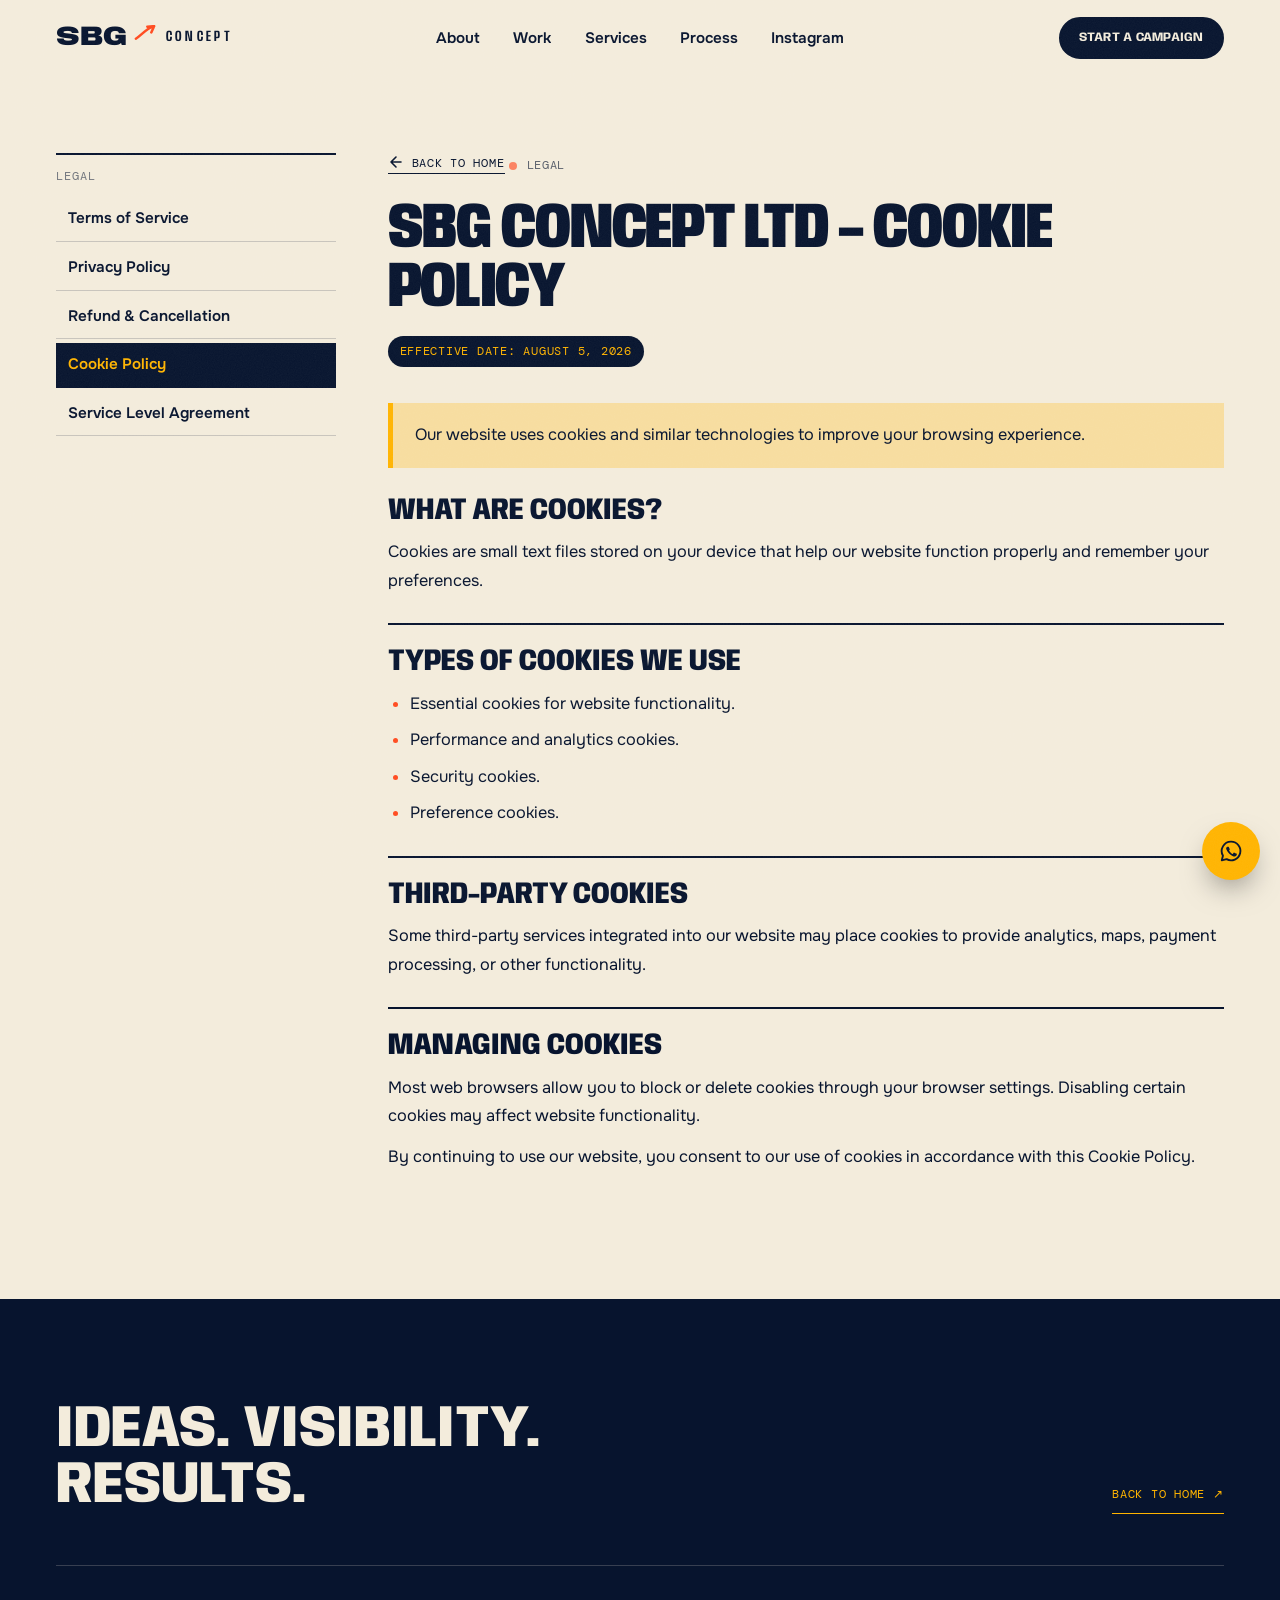
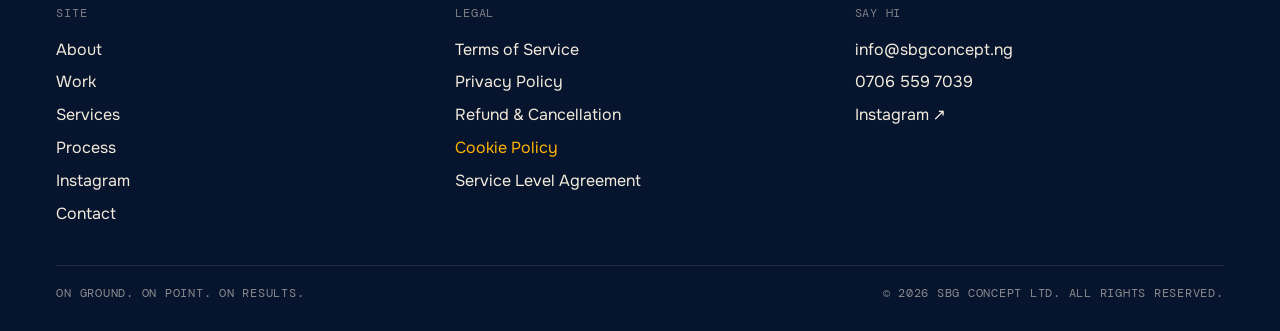
==== commit 5ea44168: "v2: poster-style redesign with projects, animation and Instagram feed - New identity: Anybody variab" ====
--- a/cookie-policy.html
+++ b/cookie-policy.html
@@ -8,38 +8,54 @@
 
 <link rel="icon" type="image/svg+xml" href="assets/favicon.svg">
 
-<link rel="stylesheet" href="css/fonts.css">
-<link rel="stylesheet" href="css/style.css">
+<meta name="theme-color" content="#F3ECDC">
+<link rel="preload" href="assets/fonts/anybody-var.woff2" as="font" type="font/woff2" crossorigin>
+<link rel="stylesheet" href="css/fonts.css?v=6">
+<link rel="stylesheet" href="css/style.css?v=6">
 </head>
-<body>
+<body class="page-legal">
 
-<div class="noise-overlay" aria-hidden="true"></div>
-<div class="scroll-progress" id="scrollProgress" aria-hidden="true"></div>
+<div class="grain" aria-hidden="true"></div>
+<div class="progress" id="progress" aria-hidden="true"></div>
 
 <a class="skip-link" href="#main">Skip to content</a>
 
-<header class="site-header" id="siteHeader">
-  <div class="wrap header-inner">
-    <a href="index.html" class="brand" aria-label="SBG Concept home">
-      <span class="brand-mark">SBG<svg class="brand-arrow" width="18" height="14" viewBox="0 0 18 14" fill="none" aria-hidden="true"><path d="M1 12C6 9 10 3 17 1M17 1L11 1.5M17 1L14.5 6.5" stroke="#F2A900" stroke-width="2.2" stroke-linecap="round" stroke-linejoin="round"/></svg></span>
-      <span class="brand-sub">CONCEPT</span>
+<header class="site-header" id="siteHeader" data-theme="light">
+  <div class="header-inner">
+    <a href="index.html" class="brand" aria-label="SBG Concept — home">
+      <span class="brand-sbg">SBG</span>
+      <svg class="brand-arrow" width="22" height="16" viewBox="0 0 18 14" fill="none" aria-hidden="true"><path d="M1 12C6 9 10 3 17 1M17 1L11 1.5M17 1L14.5 6.5" stroke="currentColor" stroke-width="2.2" stroke-linecap="round" stroke-linejoin="round"/></svg>
+      <span class="brand-concept">Concept</span>
     </a>
 
-    <nav class="main-nav" id="mainNav" aria-label="Primary">
-      <a href="index.html#about">About</a>
-      <a href="index.html#services">Services</a>
-      <a href="index.html#process">How We Work</a>
-      <a href="index.html#why">Why Us</a>
-      <a href="index.html#contact">Contact</a>
+    <nav class="main-nav" aria-label="Primary">
+      <a href="index.html#about" data-label="About"><span>About</span></a>
+      <a href="index.html#work" data-label="Work"><span>Work</span></a>
+      <a href="index.html#services" data-label="Services"><span>Services</span></a>
+      <a href="index.html#process" data-label="Process"><span>Process</span></a>
+      <a href="index.html#feed" data-label="Instagram"><span>Instagram</span></a>
     </nav>
 
-    <a href="index.html#contact" class="btn btn-small btn-primary header-cta">Start a Campaign</a>
-
-    <button class="nav-toggle" id="navToggle" aria-label="Toggle menu" aria-expanded="false" aria-controls="mainNav">
-      <span></span><span></span><span></span>
-    </button>
+    <div class="header-right">
+      <a href="index.html#contact" class="btn btn-solid btn-sm header-cta">Start a campaign</a>
+      <button class="menu-btn" id="menuBtn" aria-label="Open menu" aria-expanded="false" aria-controls="menu">
+        <span></span><span></span>
+      </button>
+    </div>
   </div>
 </header>
+
+<div class="menu" id="menu" aria-hidden="true">
+  <nav class="menu-nav" aria-label="Mobile">
+    <a href="index.html#about"><span class="mono">01</span>About</a>
+    <a href="index.html#work"><span class="mono">02</span>Work</a>
+    <a href="index.html#services"><span class="mono">03</span>Services</a>
+    <a href="index.html#process"><span class="mono">04</span>Process</a>
+    <a href="index.html#feed"><span class="mono">05</span>Instagram</a>
+    <a href="index.html#contact"><span class="mono">06</span>Contact</a>
+  </nav>
+  <p class="menu-foot mono">info@sbgconcept.ng · 0706 559 7039</p>
+</div>
 
 <main id="main">
 
@@ -62,11 +78,8 @@
             <svg width="16" height="16" viewBox="0 0 16 16" fill="none" aria-hidden="true"><path d="M13 8H3M8 3L3 8l5 5" stroke="currentColor" stroke-width="1.6" stroke-linecap="round" stroke-linejoin="round"/></svg>
             Back to home
           </a>
-          <p class="eyebrow">
-            <span class="eyebrow-dot"></span>
-            Legal
-          </p>
-          <h1 class="section-title">SBG Concept Ltd – Cookie Policy</h1>
+          <p class="eyebrow mono"><span class="eyebrow-dot"></span> Legal</p>
+          <h1>SBG Concept Ltd – Cookie Policy</h1>
           <p class="legal-effective-date">Effective Date: August 5, 2026</p>
         </div>
 
@@ -119,40 +132,35 @@
 
 </main>
 
-<footer class="site-footer">
-  <div class="wrap footer-inner">
-    <div class="footer-brand">
-      <span class="brand-mark">SBG<svg class="brand-arrow" width="16" height="12" viewBox="0 0 18 14" fill="none" aria-hidden="true"><path d="M1 12C6 9 10 3 17 1M17 1L11 1.5M17 1L14.5 6.5" stroke="#F2A900" stroke-width="2.2" stroke-linecap="round" stroke-linejoin="round"/></svg></span>
-      <p>Ideas. Visibility. Results.</p>
+<footer class="site-footer" data-theme="dark">
+  <div class="wrap">
+    <div class="footer-top">
+      <p class="footer-line">Ideas. Visibility. Results.</p>
+      <a href="index.html" class="to-top mono">Back to home ↗</a>
     </div>
-
-    <nav class="footer-nav" aria-label="Footer">
-      <a href="index.html#about">About</a>
-      <a href="index.html#services">Services</a>
-      <a href="index.html#process">How We Work</a>
-      <a href="index.html#why">Why Us</a>
-      <a href="index.html#contact">Contact</a>
-    </nav>
-
-    <nav class="footer-legal" aria-label="Legal">
-      <a href="terms-of-service.html">Terms of Service</a>
-      <a href="privacy-policy.html">Privacy Policy</a>
-      <a href="refund-cancellation-policy.html">Refund &amp; Cancellation</a>
-      <a href="cookie-policy.html" aria-current="page">Cookie Policy</a>
-      <a href="service-level-agreement.html">Service Level Agreement</a>
-    </nav>
-
-    <div class="footer-meta">
-      <p class="footer-tag">On ground. On point. On results.</p>
-      <p class="footer-copy">&copy; <span id="year"></span> SBG Concept Ltd. All rights reserved.</p>
+    <div class="footer-cols">
+      <nav aria-label="Footer"><p class="mono">Site</p>
+        <a href="index.html#about">About</a><a href="index.html#work">Work</a><a href="index.html#services">Services</a><a href="index.html#process">Process</a><a href="index.html#feed">Instagram</a><a href="index.html#contact">Contact</a>
+      </nav>
+      <nav aria-label="Legal"><p class="mono">Legal</p>
+        <a href="terms-of-service.html">Terms of Service</a><a href="privacy-policy.html">Privacy Policy</a><a href="refund-cancellation-policy.html">Refund &amp; Cancellation</a><a href="cookie-policy.html" aria-current="page">Cookie Policy</a><a href="service-level-agreement.html">Service Level Agreement</a>
+      </nav>
+      <div><p class="mono">Say hi</p>
+        <a href="mailto:info@sbgconcept.ng">info@sbgconcept.ng</a><a href="tel:+2347065597039">0706 559 7039</a><a href="https://www.instagram.com/sbgconcept/" target="_blank" rel="noopener">Instagram ↗</a>
+      </div>
+    </div>
+    <div class="footer-meta mono">
+      <span>On ground. On point. On results.</span>
+      <span>&copy; <span id="year"></span> SBG Concept Ltd. All rights reserved.</span>
     </div>
   </div>
 </footer>
 
-<a href="https://wa.me/2347065597039" class="whatsapp-fab" target="_blank" rel="noopener" aria-label="Chat on WhatsApp">
-  <svg viewBox="0 0 24 24" fill="none"><path d="M20 12a8 8 0 11-11.6-7.1L12 4a8 8 0 018 8z" stroke="currentColor" stroke-width="0"/><path d="M12 4a8 8 0 00-6.9 12l-1 4 4.1-1A8 8 0 1012 4z" stroke="currentColor" stroke-width="1.6" stroke-linejoin="round"/><path d="M8.5 8.8c.2-.5.4-.5.6-.5h.5c.2 0 .4 0 .6.4.2.5.6 1.5.7 1.6.1.1.1.3 0 .5-.1.2-.2.3-.3.4-.2.2-.3.3-.1.6.2.3.8 1.3 1.8 2.1 1.2 1 1.1.7 1.3.5.2-.2.5-.7.7-.9.2-.2.4-.2.6-.1.2.1 1.5.7 1.7.8.2.1.4.2.4.3 0 .2 0 .9-.3 1.3-.3.4-1.3.9-1.8.9-.5 0-1.5-.1-3-1.3-2.4-1.7-3.3-3.7-3.5-4.1-.1-.4-.6-1-.6-1.5 0-.5.3-.8.4-1z" fill="currentColor"/></svg>
+<a href="https://wa.me/2347065597039" class="wa-fab" target="_blank" rel="noopener" aria-label="Chat on WhatsApp">
+  <svg viewBox="0 0 24 24" fill="none"><path d="M12 4a8 8 0 00-6.9 12l-1 4 4.1-1A8 8 0 1012 4z" stroke="currentColor" stroke-width="1.6" stroke-linejoin="round"/><path d="M8.5 8.8c.2-.5.4-.5.6-.5h.5c.2 0 .4 0 .6.4.2.5.6 1.5.7 1.6.1.1.1.3 0 .5-.1.2-.2.3-.3.4-.2.2-.3.3-.1.6.2.3.8 1.3 1.8 2.1 1.2 1 1.1.7 1.3.5.2-.2.5-.7.7-.9.2-.2.4-.2.6-.1.2.1 1.5.7 1.7.8.2.1.4.2.4.3 0 .2 0 .9-.3 1.3-.3.4-1.3.9-1.8.9-.5 0-1.5-.1-3-1.3-2.4-1.7-3.3-3.7-3.5-4.1-.1-.4-.6-1-.6-1.5 0-.5.3-.8.4-1z" fill="currentColor"/></svg>
 </a>
 
-<script src="js/main.js"></script>
+<script src="assets/vendor/lenis.min.js"></script>
+<script src="js/main.js?v=6"></script>
 </body>
 </html>
--- a/css/fonts.css
+++ b/css/fonts.css
@@ -1,114 +1,53 @@
-/* latin */
-@font-face {
-  font-family: 'Bricolage Grotesque';
+/* Anybody (variable: weight 100–900, width 50–150) — display */
+@font-face{
+  font-family: "Anybody";
   font-style: normal;
-  font-weight: 400;
-  font-stretch: 100%;
+  font-weight: 100 900;
+  font-stretch: 50% 150%;
   font-display: swap;
-  src: url(../assets/fonts/bricolage-400-normal.woff2) format('woff2');
-  unicode-range: U+0000-00FF, U+0131, U+0152-0153, U+02BB-02BC, U+02C6, U+02DA, U+02DC, U+0304, U+0308, U+0329, U+2000-206F, U+20AC, U+2122, U+2191, U+2193, U+2212, U+2215, U+FEFF, U+FFFD;
+  src: url(../assets/fonts/anybody-var.woff2) format("woff2");
 }
-
-/* latin */
-@font-face {
-  font-family: 'Bricolage Grotesque';
-  font-style: normal;
-  font-weight: 500;
-  font-stretch: 100%;
-  font-display: swap;
-  src: url(../assets/fonts/bricolage-500-normal.woff2) format('woff2');
-  unicode-range: U+0000-00FF, U+0131, U+0152-0153, U+02BB-02BC, U+02C6, U+02DA, U+02DC, U+0304, U+0308, U+0329, U+2000-206F, U+20AC, U+2122, U+2191, U+2193, U+2212, U+2215, U+FEFF, U+FFFD;
-}
-
-/* latin */
-@font-face {
-  font-family: 'Bricolage Grotesque';
-  font-style: normal;
-  font-weight: 600;
-  font-stretch: 100%;
-  font-display: swap;
-  src: url(../assets/fonts/bricolage-600-normal.woff2) format('woff2');
-  unicode-range: U+0000-00FF, U+0131, U+0152-0153, U+02BB-02BC, U+02C6, U+02DA, U+02DC, U+0304, U+0308, U+0329, U+2000-206F, U+20AC, U+2122, U+2191, U+2193, U+2212, U+2215, U+FEFF, U+FFFD;
-}
-
-/* latin */
-@font-face {
-  font-family: 'Bricolage Grotesque';
-  font-style: normal;
-  font-weight: 700;
-  font-stretch: 100%;
-  font-display: swap;
-  src: url(../assets/fonts/bricolage-700-normal.woff2) format('woff2');
-  unicode-range: U+0000-00FF, U+0131, U+0152-0153, U+02BB-02BC, U+02C6, U+02DA, U+02DC, U+0304, U+0308, U+0329, U+2000-206F, U+20AC, U+2122, U+2191, U+2193, U+2212, U+2215, U+FEFF, U+FFFD;
-}
-
-/* latin */
-@font-face {
-  font-family: 'Bricolage Grotesque';
-  font-style: normal;
-  font-weight: 800;
-  font-stretch: 100%;
-  font-display: swap;
-  src: url(../assets/fonts/bricolage-800-normal.woff2) format('woff2');
-  unicode-range: U+0000-00FF, U+0131, U+0152-0153, U+02BB-02BC, U+02C6, U+02DA, U+02DC, U+0304, U+0308, U+0329, U+2000-206F, U+20AC, U+2122, U+2191, U+2193, U+2212, U+2215, U+FEFF, U+FFFD;
-}
-
-/* latin */
-@font-face {
-  font-family: 'Instrument Serif';
-  font-style: italic;
-  font-weight: 400;
-  font-display: swap;
-  src: url(../assets/fonts/instrument-serif-400-italic.woff2) format('woff2');
-  unicode-range: U+0000-00FF, U+0131, U+0152-0153, U+02BB-02BC, U+02C6, U+02DA, U+02DC, U+0304, U+0308, U+0329, U+2000-206F, U+20AC, U+2122, U+2191, U+2193, U+2212, U+2215, U+FEFF, U+FFFD;
-}
-
-/* latin */
-@font-face {
-  font-family: 'Instrument Serif';
+/* Onest — body */
+@font-face{
+  font-family: "Onest";
   font-style: normal;
   font-weight: 400;
   font-display: swap;
-  src: url(../assets/fonts/instrument-serif-400-normal.woff2) format('woff2');
-  unicode-range: U+0000-00FF, U+0131, U+0152-0153, U+02BB-02BC, U+02C6, U+02DA, U+02DC, U+0304, U+0308, U+0329, U+2000-206F, U+20AC, U+2122, U+2191, U+2193, U+2212, U+2215, U+FEFF, U+FFFD;
+  src: url(../assets/fonts/onest-400-normal.woff2) format("woff2");
 }
-
-/* latin */
-@font-face {
-  font-family: 'Onest';
+@font-face{
+  font-family: "Onest";
+  font-style: normal;
+  font-weight: 500;
+  font-display: swap;
+  src: url(../assets/fonts/onest-500-normal.woff2) format("woff2");
+}
+@font-face{
+  font-family: "Onest";
+  font-style: normal;
+  font-weight: 600;
+  font-display: swap;
+  src: url(../assets/fonts/onest-600-normal.woff2) format("woff2");
+}
+@font-face{
+  font-family: "Onest";
+  font-style: normal;
+  font-weight: 700;
+  font-display: swap;
+  src: url(../assets/fonts/onest-700-normal.woff2) format("woff2");
+}
+/* DM Mono — field-note labels */
+@font-face{
+  font-family: "DM Mono";
   font-style: normal;
   font-weight: 400;
   font-display: swap;
-  src: url(../assets/fonts/onest-400-normal.woff2) format('woff2');
-  unicode-range: U+0000-00FF, U+0131, U+0152-0153, U+02BB-02BC, U+02C6, U+02DA, U+02DC, U+0304, U+0308, U+0329, U+2000-206F, U+20AC, U+2122, U+2191, U+2193, U+2212, U+2215, U+FEFF, U+FFFD;
+  src: url(../assets/fonts/dm-mono-latin-400-normal.woff2) format("woff2");
 }
-
-/* latin */
-@font-face {
-  font-family: 'Onest';
+@font-face{
+  font-family: "DM Mono";
   font-style: normal;
   font-weight: 500;
   font-display: swap;
-  src: url(../assets/fonts/onest-500-normal.woff2) format('woff2');
-  unicode-range: U+0000-00FF, U+0131, U+0152-0153, U+02BB-02BC, U+02C6, U+02DA, U+02DC, U+0304, U+0308, U+0329, U+2000-206F, U+20AC, U+2122, U+2191, U+2193, U+2212, U+2215, U+FEFF, U+FFFD;
+  src: url(../assets/fonts/dm-mono-latin-500-normal.woff2) format("woff2");
 }
-
-/* latin */
-@font-face {
-  font-family: 'Onest';
-  font-style: normal;
-  font-weight: 600;
-  font-display: swap;
-  src: url(../assets/fonts/onest-600-normal.woff2) format('woff2');
-  unicode-range: U+0000-00FF, U+0131, U+0152-0153, U+02BB-02BC, U+02C6, U+02DA, U+02DC, U+0304, U+0308, U+0329, U+2000-206F, U+20AC, U+2122, U+2191, U+2193, U+2212, U+2215, U+FEFF, U+FFFD;
-}
-
-/* latin */
-@font-face {
-  font-family: 'Onest';
-  font-style: normal;
-  font-weight: 700;
-  font-display: swap;
-  src: url(../assets/fonts/onest-700-normal.woff2) format('woff2');
-  unicode-range: U+0000-00FF, U+0131, U+0152-0153, U+02BB-02BC, U+02C6, U+02DA, U+02DC, U+0304, U+0308, U+0329, U+2000-206F, U+20AC, U+2122, U+2191, U+2193, U+2212, U+2215, U+FEFF, U+FFFD;
-}
--- a/css/style.css
+++ b/css/style.css
@@ -1,986 +1,684 @@
 /* ============================================================
-   SBG CONCEPT LTD — Landing Page
-   Fonts: Bricolage Grotesque (display) / Onest (body) / Instrument Serif (accents)
+   SBG CONCEPT LTD — v2
+   Poster-and-signage identity: ink navy, signal gold, paper, flare.
+   Display: Anybody (variable width + weight)  ·  Body: Onest  ·  Labels: DM Mono
    ============================================================ */
 
 :root{
-  --navy: #071A3D;
-  --blue: #0D2C6B;
-  --gold: #F2A900;
-  --yellow: #FFC107;
-  --ink: #222222;
-  --gray: #F5F6F8;
-  --white: #FFFFFF;
-
-  --gray-600: #5b6472;
-  --gray-300: #d9dde3;
-
-  --font-display: "Bricolage Grotesque", ui-sans-serif, system-ui, sans-serif;
+  --ink: #07142E;
+  --ink-2: #0B1C42;
+  --paper: #F3ECDC;
+  --paper-2: #E8DFC8;
+  --gold: #FFB400;
+  --flare: #FF4B1F;
+  --white: #fff;
+
+  --font-display: "Anybody", "Arial Narrow", Impact, sans-serif;
   --font-body: "Onest", ui-sans-serif, system-ui, sans-serif;
-  --font-serif: "Instrument Serif", Georgia, serif;
-
-  --wrap: 1240px;
-  --radius: 20px;
+  --font-mono: "DM Mono", ui-monospace, Menlo, monospace;
+
+  --wrap: 1480px;
+  --gutter: clamp(20px, 4.4vw, 72px);
   --ease: cubic-bezier(.22,1,.36,1);
+  --ease-io: cubic-bezier(.65,0,.35,1);
+  --header-h: 76px;
 }
 
 *, *::before, *::after{ box-sizing: border-box; }
-html{ scroll-behavior: smooth; }
+html{ -webkit-text-size-adjust: 100%; }
+html.lenis, html.lenis body{ height: auto; }
+.lenis.lenis-smooth{ scroll-behavior: auto !important; }
+.lenis.lenis-stopped{ overflow: hidden; }
 body{
   margin: 0;
   font-family: var(--font-body);
+  font-size: 1rem;
+  line-height: 1.55;
   color: var(--ink);
-  background: var(--white);
+  background: var(--ink);
   -webkit-font-smoothing: antialiased;
-  overflow-x: hidden;
-}
-img{ max-width: 100%; display: block; }
+  overflow-x: clip;
+}
+img, canvas, video{ max-width: 100%; display: block; }
 a{ color: inherit; text-decoration: none; }
 ul, ol{ list-style: none; margin: 0; padding: 0; }
-h1,h2,h3,h4{ margin: 0; font-family: var(--font-display); }
-p{ margin: 0; }
-button{ font: inherit; }
-
-.wrap{
-  width: 100%;
-  max-width: var(--wrap);
-  margin: 0 auto;
-  padding: 0 clamp(20px, 5vw, 48px);
-}
-
-.skip-link{
-  position: absolute; left: -999px; top: 0;
-  background: var(--gold); color: var(--navy); padding: 10px 16px; z-index: 999;
-  font-weight: 600;
-}
+h1,h2,h3,h4,p,figure{ margin: 0; }
+button{ font: inherit; color: inherit; background: none; border: 0; padding: 0; cursor: pointer; }
+fieldset{ border: 0; margin: 0; padding: 0; min-width: 0; }
+::selection{ background: var(--gold); color: var(--ink); }
+:focus-visible{ outline: 3px solid var(--flare); outline-offset: 3px; border-radius: 4px; }
+
+.wrap{ width: 100%; max-width: var(--wrap); margin: 0 auto; padding: 0 var(--gutter); }
+.mono{ font-family: var(--font-mono); font-size: .78rem; letter-spacing: .06em; text-transform: uppercase; font-weight: 400; }
+
+.skip-link{ position: absolute; left: -999px; top: 0; z-index: 999; background: var(--gold); color: var(--ink); padding: 10px 16px; font-weight: 700; }
 .skip-link:focus{ left: 12px; top: 12px; }
 
-::selection{ background: var(--gold); color: var(--navy); }
-
-/* ============ subtle grain overlay ============ */
-.noise-overlay{
-  position: fixed; inset: 0; pointer-events: none; z-index: 999;
-  opacity: .025; mix-blend-mode: multiply;
-  background-image: url("data:image/svg+xml,%3Csvg xmlns='http://www.w3.org/2000/svg' width='120' height='120'%3E%3Cfilter id='n'%3E%3CfeTurbulence type='fractalNoise' baseFrequency='0.9' numOctaves='2' stitchTiles='stitch'/%3E%3C/filter%3E%3Crect width='100%25' height='100%25' filter='url(%23n)'/%3E%3C/svg%3E");
-}
-
-/* ============================================================
-   HEADER
-   ============================================================ */
-.scroll-progress{
-  position: fixed; top: 0; left: 0; height: 3px; width: 0%;
-  background: linear-gradient(90deg, var(--gold), var(--yellow));
-  z-index: 200;
-  transition: width .12s linear;
-}
-@media (prefers-reduced-motion: reduce){
-  .scroll-progress{ transition: none; }
-}
-
-.site-header{
-  position: sticky; top: 0; z-index: 100;
-  background: rgba(255,255,255,.78);
-  backdrop-filter: blur(14px) saturate(1.4);
-  -webkit-backdrop-filter: blur(14px) saturate(1.4);
-  border-bottom: 1px solid rgba(7,26,61,.08);
-  transition: background .3s var(--ease);
-}
-.header-inner{
-  display: flex; align-items: center; gap: 20px;
-  height: 78px;
-}
-.brand{
-  display: flex; align-items: baseline; gap: 6px;
+/* display type — the voice of the site */
+.display{
   font-family: var(--font-display);
   font-weight: 800;
-  letter-spacing: -0.02em;
-  margin-right: auto;
-}
-.brand-mark{
-  display: inline-flex; align-items: center; gap: 4px;
-  font-size: 1.5rem; color: var(--navy);
-}
-.brand-arrow{ transform: translateY(-4px); }
-.brand-sub{ font-size: .95rem; color: var(--gold); font-weight: 700; letter-spacing: .04em; }
-
-.main-nav{ display: flex; align-items: center; gap: clamp(18px, 2.4vw, 34px); }
-.main-nav a{
-  font-size: .95rem; font-weight: 600; color: var(--navy);
-  position: relative; padding: 4px 0;
-}
-.main-nav a::after{
-  content: ""; position: absolute; left: 0; right: 100%; bottom: -2px; height: 2px;
-  background: var(--gold); transition: right .28s var(--ease);
-}
-.main-nav a:hover::after{ right: 0; }
-
-.header-cta{ flex-shrink: 0; }
-
-.nav-toggle{
-  display: none; flex-direction: column; justify-content: center; gap: 5px;
-  width: 40px; height: 40px; border: none; background: none; cursor: pointer;
-  padding: 0;
-}
-.nav-toggle span{
-  display: block; width: 22px; height: 2px; background: var(--navy);
-  margin: 0 auto; transition: transform .3s var(--ease), opacity .3s var(--ease);
-}
+  font-variation-settings: "wdth" 78, "wght" 800;
+  text-transform: uppercase;
+  font-size: clamp(2.5rem, 6.4vw, 6.4rem);
+  line-height: .92;
+  letter-spacing: -.012em;
+}
+.label{ display: flex; gap: 10px; align-items: baseline; margin-bottom: clamp(18px, 2.4vw, 30px); opacity: .9; }
+.label span{ color: var(--flare); }
+[data-theme="dark"] .label span, .work .label span, .process .label span, .why .label span{ color: var(--gold); }
+
+.live-dot{
+  display: inline-block; width: 8px; height: 8px; border-radius: 50%;
+  background: var(--flare); box-shadow: 0 0 0 0 rgba(255,75,31,.7);
+  animation: livedot 2s infinite; flex-shrink: 0;
+}
+@keyframes livedot{ 70%{ box-shadow: 0 0 0 9px rgba(255,75,31,0); } 100%{ box-shadow: 0 0 0 0 rgba(255,75,31,0); } }
+
+/* grain over everything */
+.grain{
+  position: fixed; inset: 0; z-index: 250; pointer-events: none; opacity: .05;
+  background-image: url("data:image/svg+xml,%3Csvg xmlns='http://www.w3.org/2000/svg' width='220' height='220'%3E%3Cfilter id='n'%3E%3CfeTurbulence type='fractalNoise' baseFrequency='.85' numOctaves='2' stitchTiles='stitch'/%3E%3CfeColorMatrix values='0 0 0 0 1 0 0 0 0 1 0 0 0 0 1 0 0 0 .9 0'/%3E%3C/filter%3E%3Crect width='100%25' height='100%25' filter='url(%23n)'/%3E%3C/svg%3E");
+}
+
+.progress{ position: fixed; left: 0; top: 0; height: 3px; width: 100%; transform-origin: 0 50%; transform: scaleX(0); background: var(--flare); z-index: 220; }
+
+/* ============================================================
+   CURSOR
+   ============================================================ */
+.cursor{ display: none; }
+html.has-cursor .cursor{
+  display: grid; place-items: center;
+  position: fixed; left: 0; top: 0; z-index: 300; pointer-events: none;
+  width: 16px; height: 16px; margin: -8px 0 0 -8px; border-radius: 50%;
+  background: var(--flare); border: 2px solid var(--paper);
+  transition: width .35s var(--ease), height .35s var(--ease), margin .35s var(--ease), opacity .3s;
+  will-change: transform; opacity: 0;
+}
+html.has-cursor .cursor.is-on{ opacity: 1; }
+html.has-cursor .cursor.has-label{ width: 98px; height: 98px; margin: -49px 0 0 -49px; border-width: 0; }
+.cursor-label{
+  font-family: var(--font-mono); font-size: .7rem; letter-spacing: .08em; text-transform: uppercase;
+  color: var(--paper); opacity: 0; transition: opacity .2s; text-align: center; line-height: 1.1; padding: 0 6px;
+}
+.cursor.has-label .cursor-label{ opacity: 1; }
+
+/* ============================================================
+   HEADER
+   ============================================================ */
+.site-header{
+  --fg: var(--paper); --accent: var(--gold); --glass: rgba(7,20,46,.8);
+  position: fixed; top: 0; left: 0; right: 0; z-index: 150;
+  color: var(--fg);
+  transition: background .4s var(--ease), color .35s var(--ease), transform .5s var(--ease);
+}
+.site-header[data-theme="light"]{ --fg: var(--ink); --accent: var(--flare); --glass: rgba(243,236,220,.86); }
+.site-header[data-theme="gold"]{ --fg: var(--ink); --accent: var(--ink); --glass: rgba(255,180,0,.9); }
+.site-header.is-scrolled{ background: var(--glass); -webkit-backdrop-filter: blur(14px) saturate(1.3); backdrop-filter: blur(14px) saturate(1.3); }
+.site-header.is-hidden{ transform: translateY(-100%); }
+
+.header-inner{
+  height: var(--header-h); padding: 0 var(--gutter);
+  display: grid; grid-template-columns: 1fr auto 1fr; align-items: center; gap: 24px;
+}
+.brand{ display: inline-flex; align-items: center; gap: 6px; font-family: var(--font-display); text-transform: uppercase; justify-self: start; }
+.brand-sbg{ font-weight: 900; font-variation-settings: "wdth" 120, "wght" 900; font-size: 1.7rem; letter-spacing: -.02em; line-height: 1; }
+.brand-arrow{ color: var(--accent); transform: translateY(-5px) rotate(0); transition: transform .5s var(--ease); }
+.brand:hover .brand-arrow{ transform: translate(4px,-8px) rotate(8deg); }
+.brand-concept{ font-weight: 600; font-variation-settings: "wdth" 70, "wght" 600; font-size: .95rem; letter-spacing: .22em; margin-left: 4px; }
+
+.main-nav{ display: flex; gap: clamp(18px, 2.6vw, 40px); }
+.main-nav a{ position: relative; display: block; overflow: hidden; height: 1.35em; line-height: 1.35; font-size: .95rem; font-weight: 600; }
+.main-nav a span{ display: block; transition: transform .45s var(--ease); }
+.main-nav a::after{ content: attr(data-label); position: absolute; left: 0; top: 100%; color: var(--accent); transition: transform .45s var(--ease); }
+.main-nav a:hover span, .main-nav a:hover::after{ transform: translateY(-100%); }
+.main-nav a.is-current::before{ content: ""; position: absolute; left: 0; right: 0; bottom: 0; height: 2px; background: var(--accent); }
+
+.header-right{ display: flex; align-items: center; gap: 22px; justify-self: end; }
+.clock{ display: inline-flex; align-items: center; gap: 9px; opacity: .8; }
+
+.menu-btn{ display: none; width: 46px; height: 46px; position: relative; }
+.menu-btn span{ position: absolute; left: 11px; right: 11px; height: 2px; background: currentColor; transition: transform .45s var(--ease), top .45s var(--ease); }
+.menu-btn span:nth-child(1){ top: 18px; } .menu-btn span:nth-child(2){ top: 26px; }
+.menu-btn[aria-expanded="true"] span:nth-child(1){ top: 22px; transform: rotate(45deg); }
+.menu-btn[aria-expanded="true"] span:nth-child(2){ top: 22px; transform: rotate(-45deg); }
+
+.menu{
+  position: fixed; inset: 0; z-index: 140; background: var(--ink); color: var(--paper);
+  padding: calc(var(--header-h) + 20px) var(--gutter) 30px;
+  display: flex; flex-direction: column; justify-content: space-between;
+  clip-path: circle(0 at calc(100% - 44px) 38px); visibility: hidden;
+  transition: clip-path .7s var(--ease-io), visibility 0s .7s;
+}
+.menu.is-open{ clip-path: circle(150% at calc(100% - 44px) 38px); visibility: visible; transition: clip-path .7s var(--ease-io), visibility 0s; }
+.menu-nav{ display: flex; flex-direction: column; }
+.menu-nav a{
+  display: flex; align-items: baseline; gap: 16px; padding: 10px 0; border-bottom: 1px solid rgba(243,236,220,.14);
+  font-family: var(--font-display); text-transform: uppercase; font-weight: 800; font-variation-settings: "wdth" 80, "wght" 800;
+  font-size: clamp(2.2rem, 11vw, 4.4rem); line-height: 1;
+}
+.menu-nav a .mono{ color: var(--gold); font-size: .72rem; }
+.menu-foot{ opacity: .6; }
 
 /* ============================================================
    BUTTONS
    ============================================================ */
 .btn{
-  display: inline-flex; align-items: center; gap: 8px;
-  font-weight: 700; font-size: .95rem;
-  padding: 14px 26px; border-radius: 100px;
-  transition: transform .25s var(--ease), box-shadow .25s var(--ease), background .25s var(--ease);
-  white-space: nowrap;
-}
-.btn svg{ transition: transform .25s var(--ease); }
-.btn:hover svg{ transform: translateX(3px); }
-.btn-primary{
-  background: var(--gold); color: var(--navy);
-  box-shadow: 0 8px 20px -8px rgba(242,169,0,.7);
-}
-.btn-primary:hover{ transform: translateY(-2px); box-shadow: 0 12px 26px -8px rgba(242,169,0,.85); }
-.btn-ghost{
-  background: transparent; color: var(--navy); border: 1.5px solid rgba(7,26,61,.25);
-}
-.btn-ghost:hover{ border-color: var(--navy); transform: translateY(-2px); }
-.btn-dark{ background: var(--navy); color: var(--white); }
-.btn-dark:hover{ transform: translateY(-2px); box-shadow: 0 12px 26px -8px rgba(7,26,61,.5); }
-.btn-small{ padding: 10px 20px; font-size: .85rem; }
+  --bg: var(--ink); --fg: var(--paper); --hover: var(--gold); --hover-fg: var(--ink);
+  position: relative; isolation: isolate; overflow: hidden;
+  display: inline-flex; align-items: center; justify-content: center; gap: 12px;
+  padding: 13px 24px; border-radius: 100px;
+  font-family: var(--font-display); font-weight: 700; font-variation-settings: "wdth" 100, "wght" 700;
+  text-transform: uppercase; letter-spacing: .02em; font-size: .88rem; white-space: nowrap;
+  background: var(--bg); color: var(--fg); border: 2px solid var(--bg);
+  transition: color .4s var(--ease), border-color .4s var(--ease), transform .4s var(--ease);
+}
+.btn::before{
+  content: ""; position: absolute; inset: -2px; z-index: -1; background: var(--hover);
+  transform: translateY(101%); border-radius: 50% 50% 0 0 / 100% 100% 0 0; transition: transform .5s var(--ease), border-radius .5s var(--ease);
+}
+.btn:hover{ color: var(--hover-fg); border-color: var(--hover); }
+.btn:hover::before{ transform: translateY(0); border-radius: 0; }
+.btn svg{ transition: transform .4s var(--ease); }
+.btn:hover svg{ transform: translateX(4px); }
+.btn-sm{ padding: 9px 18px; font-size: .78rem; }
+.btn-lg{ padding: 17px 30px; font-size: .95rem; }
+.btn-gold{ --bg: var(--gold); --fg: var(--ink); --hover: var(--paper); --hover-fg: var(--ink); }
+.btn-solid{ --bg: var(--fg-solid, var(--ink)); --fg: var(--paper); --hover: var(--gold); --hover-fg: var(--ink); }
+.site-header[data-theme="dark"] .btn-solid{ --bg: var(--gold); --fg: var(--ink); --hover: var(--paper); }
+.btn-line{ --bg: transparent; --fg: var(--paper); --hover: var(--paper); --hover-fg: var(--ink); border-color: rgba(243,236,220,.5); }
+.btn-line-dark{ --bg: transparent; --fg: var(--ink); --hover: var(--ink); --hover-fg: var(--paper); border-color: var(--ink); }
+.contact .btn-solid{ --hover: var(--paper); --hover-fg: var(--ink); }
 
 /* ============================================================
    HERO
    ============================================================ */
 .hero{
-  position: relative;
-  padding: clamp(64px, 10vw, 120px) 0 0;
-  overflow: hidden;
-  background: var(--white);
-}
-.hero-bg{ position: absolute; inset: 0; z-index: 0; }
-.dot-grid{
-  position: absolute; inset: -10% -10%;
-  background-image: radial-gradient(rgba(7,26,61,.14) 1.4px, transparent 1.4px);
-  background-size: 26px 26px;
-  mask-image: radial-gradient(circle at 78% 30%, black 0%, transparent 62%);
-}
-.hero-blob{
-  position: absolute; border-radius: 50%; filter: blur(60px); opacity: .5;
-  animation: blob-drift 14s ease-in-out infinite;
-}
-.blob-a{ width: 480px; height: 480px; right: -160px; top: -120px; background: radial-gradient(circle, var(--yellow), transparent 70%); }
-.blob-b{
-  width: 380px; height: 380px; left: -140px; bottom: -60px;
-  background: radial-gradient(circle, var(--blue), transparent 70%); opacity: .18;
-  animation-duration: 18s; animation-delay: -4s;
-}
-@keyframes blob-drift{
-  0%, 100%{ transform: translate(0, 0) scale(1); }
-  33%{ transform: translate(-26px, 22px) scale(1.06); }
-  66%{ transform: translate(18px, -16px) scale(.97); }
-}
-@media (prefers-reduced-motion: reduce){
-  .hero-blob{ animation: none; }
-}
-
-.hero-inner{
-  position: relative; z-index: 1;
-  display: grid; grid-template-columns: 1.08fr .92fr; align-items: center;
-  gap: clamp(24px, 5vw, 60px);
-}
-.hero-copy{ min-width: 0; }
-
-.eyebrow{
-  display: inline-flex; align-items: center; gap: 8px;
-  font-size: .82rem; font-weight: 700; letter-spacing: .06em; text-transform: uppercase;
-  color: var(--blue);
-  background: rgba(13,44,107,.06);
-  border: 1px solid rgba(13,44,107,.14);
-  padding: 8px 16px 8px 12px; border-radius: 100px;
-  margin-bottom: 28px;
-}
-.eyebrow-dot{ width: 7px; height: 7px; border-radius: 50%; background: var(--gold); }
-
-.hero-title{
-  font-size: clamp(2.4rem, 6vw, 5rem);
-  line-height: 1.04;
-  font-weight: 700;
-  letter-spacing: -0.03em;
-  color: var(--navy);
-  max-width: 18ch;
-}
-.strike{ position: relative; white-space: nowrap; display: inline-block; }
-.strike-text{ display: inline-block; }
+  position: relative; background: var(--ink); color: var(--paper);
+  min-height: 100vh; min-height: 100svh; overflow: hidden;
+  display: flex; flex-direction: column; justify-content: flex-end;
+}
+.hero-field{
+  position: absolute; inset: 0; width: 100%; height: 100%; z-index: 0;
+  -webkit-mask-image: linear-gradient(#000 62%, transparent 100%); mask-image: linear-gradient(#000 62%, transparent 100%);
+}
+.hero-inner{ position: relative; z-index: 2; width: 100%; max-width: var(--wrap); margin: 0 auto; padding: calc(var(--header-h) + 36px) var(--gutter) clamp(76px, 9vh, 110px); pointer-events: none; }
+.hero-inner a, .hero-inner button{ pointer-events: auto; }
+.hero-kicker{ display: flex; align-items: center; gap: 10px; opacity: .85; margin-bottom: clamp(14px, 2.6vh, 28px); }
+.hero-title{ font-family: var(--font-display); text-transform: uppercase; font-weight: 800; letter-spacing: -.02em; }
+.hl{ display: block; overflow: hidden; padding: .02em .06em .05em 0; margin-right: -.06em; }
+.hl-small{ font-size: clamp(1.15rem, 5.1vw, 5.6rem); line-height: 1; font-weight: 500; font-variation-settings: "wdth" 120, "wght" 500; }
+.hl-huge{ font-size: clamp(3rem, 15.2vw, 238px); line-height: .86; font-weight: 900; font-variation-settings: "wdth" 72, "wght" 900; margin-top: .01em; }
+.hl-text{ display: inline-block; position: relative; white-space: nowrap; }
+.hl-huge .hl-text{ color: var(--paper); }
+.ch{ display: inline-block; white-space: pre; will-change: font-variation-settings; }
 .strike::after{
-  content: ""; position: absolute; left: -2%; right: -2%; top: 48%;
-  height: .09em; background: var(--gold);
-  transform: scaleX(0) rotate(-2deg); transform-origin: left center;
-  transition: transform .7s var(--ease) .55s;
-}
-.reveal.is-visible .strike::after{ transform: scaleX(1) rotate(-2deg); }
-.hero-title-accent{
-  display: block;
-  font-family: var(--font-serif);
-  font-style: italic;
-  font-weight: 400;
-  color: var(--gold);
-  font-size: .62em;
-  margin-top: .18em;
-  letter-spacing: 0;
-}
-
-.hero-sub{
-  margin-top: 28px;
-  font-size: clamp(1.05rem, 1.6vw, 1.25rem);
-  line-height: 1.6;
-  color: var(--gray-600);
-  max-width: 46ch;
-}
-
-.hero-cta{ display: flex; flex-wrap: wrap; gap: 16px; margin-top: 40px; }
-
-.hero-facts{
-  display: flex; flex-wrap: wrap; gap: 10px 28px;
-  margin-top: 52px; padding-top: 28px;
-  border-top: 1px solid rgba(7,26,61,.1);
-}
-.hero-facts li{
-  font-size: .85rem; font-weight: 600; color: var(--navy);
-  display: flex; align-items: center; gap: 8px;
-}
-.hero-facts li::before{ content: ""; width: 6px; height: 6px; border-radius: 50%; background: var(--gold); }
-
-/* ============================================================
-   HERO VISUAL — animated stage
-   ============================================================ */
-.hero-visual{
-  position: relative;
-  justify-self: center;
-  width: 100%;
-  max-width: 420px;
-  transition: transform .35s cubic-bezier(.22,1,.36,1);
-  will-change: transform;
-}
-.hv-stage{
-  position: relative;
-  aspect-ratio: 1 / 1;
-  border-radius: 28px;
-  background: linear-gradient(155deg, var(--navy) 0%, var(--blue) 62%, #133a86 100%);
-  overflow: hidden;
-  box-shadow: 0 30px 70px -30px rgba(7,26,61,.55);
-  will-change: transform;
-}
-.hv-stage::before{
-  content: "";
-  position: absolute; inset: 0;
-  background-image: radial-gradient(rgba(255,255,255,.18) 1.2px, transparent 1.2px);
-  background-size: 20px 20px;
-  mask-image: radial-gradient(circle at 65% 35%, black 0%, transparent 70%);
-  opacity: .6;
-}
-.hv-ring{
-  position: absolute; left: 50%; top: 50%; translate: -50% -50%;
-  width: 90px; height: 90px; border-radius: 50%;
-  border: 1.5px solid rgba(242,169,0,.55);
-  animation: hv-ring-pulse 3.6s var(--ease) infinite;
-}
-.hv-ring.r2{ animation-delay: 1.2s; }
-.hv-ring.r3{ animation-delay: 2.4s; }
-@keyframes hv-ring-pulse{
-  0%{ transform: scale(.5); opacity: .7; }
-  100%{ transform: scale(2.6); opacity: 0; }
-}
-
-.hv-megaphone{
-  position: absolute; left: 50%; top: 50%;
-  width: 46%; height: 46%;
-  transform: translate(-50%, -50%);
-  animation: hv-float 4.5s ease-in-out infinite;
-  filter: drop-shadow(0 14px 20px rgba(0,0,0,.25));
-}
-@keyframes hv-float{
-  0%, 100%{ transform: translate(-50%, -50%) rotate(-3deg); }
-  50%{ transform: translate(-50%, -56%) rotate(2deg); }
-}
-.hv-wave{ transform-origin: 30px 60px; animation: hv-wave-pulse 2.4s ease-in-out infinite; }
-.hv-wave2{ animation-delay: .3s; }
-@keyframes hv-wave-pulse{
-  0%, 100%{ opacity: .35; }
-  50%{ opacity: 1; }
-}
-
-.hv-spark{ position: absolute; }
-.spark-a{ width: 26px; height: 26px; top: 14%; right: 16%; animation: hv-spin 9s linear infinite; }
-.spark-b{ width: 22px; height: 22px; bottom: 16%; left: 14%; animation: hv-bob 3.4s ease-in-out infinite; }
-@keyframes hv-spin{ from{ transform: rotate(0deg); } to{ transform: rotate(360deg); } }
-@keyframes hv-bob{ 0%, 100%{ transform: translateY(0) rotate(-6deg); } 50%{ transform: translateY(-9px) rotate(6deg); } }
-
-.hv-particle{
-  position: absolute; bottom: 14%;
-  width: 6px; height: 6px; border-radius: 50%;
-  background: var(--gold);
-  opacity: 0;
-  animation: hv-rise 5s ease-in infinite;
-}
-.hv-particle.p1{ left: 22%; animation-delay: 0s; background: var(--yellow); }
-.hv-particle.p2{ left: 38%; animation-delay: 1.1s; width: 4px; height: 4px; }
-.hv-particle.p3{ left: 58%; animation-delay: 2.1s; background: #fff; opacity: 0; }
-.hv-particle.p4{ left: 72%; animation-delay: 3s; width: 5px; height: 5px; }
-.hv-particle.p5{ left: 48%; animation-delay: 3.8s; background: var(--yellow); width: 4px; height: 4px; }
-@keyframes hv-rise{
-  0%{ transform: translateY(0) scale(.5); opacity: 0; }
-  12%{ opacity: .9; }
-  85%{ opacity: .5; }
-  100%{ transform: translateY(-160px) scale(1); opacity: 0; }
-}
-
-.hv-badge{
-  position: absolute;
-  display: flex; align-items: center; gap: 8px;
-  background: var(--white);
-  border-radius: 100px;
-  padding: 10px 16px 10px 10px;
-  box-shadow: 0 16px 30px -14px rgba(7,26,61,.35);
-  font-size: .78rem; font-weight: 700; color: var(--navy);
-  white-space: nowrap;
-  animation: hv-badge-float 5s ease-in-out infinite;
-}
-.hv-badge-icon{
-  width: 26px; height: 26px; border-radius: 50%;
-  background: var(--gray); color: var(--blue);
-  display: flex; align-items: center; justify-content: center; flex-shrink: 0;
-}
-.hv-badge-icon svg{ width: 15px; height: 15px; }
-.badge-1{ top: 6%; left: -8%; animation-delay: 0s; }
-.badge-2{ bottom: 20%; right: -12%; animation-delay: .8s; }
-.badge-3{ bottom: -6%; left: 14%; animation-delay: 1.6s; }
-@keyframes hv-badge-float{
-  0%, 100%{ transform: translateY(0); }
-  50%{ transform: translateY(-10px); }
-}
-
-.hv-tag{
-  position: absolute; top: -14px; right: 10%;
-  background: var(--gold); color: var(--navy);
-  font-family: var(--font-serif); font-style: italic; font-weight: 400;
-  font-size: .95rem;
-  padding: 8px 16px;
-  border-radius: 100px;
-  transform: rotate(-4deg);
-  box-shadow: 0 12px 24px -12px rgba(242,169,0,.7);
-}
-
-@media (prefers-reduced-motion: reduce){
-  .hv-ring, .hv-megaphone, .hv-wave, .hv-spark, .hv-particle, .hv-badge{ animation: none !important; }
-}
-
-/* Marquee */
-.marquee{
-  margin-top: clamp(56px, 8vw, 88px);
-  border-top: 1.5px solid var(--navy);
-  border-bottom: 1.5px solid var(--navy);
-  background: var(--navy);
-  overflow: hidden;
-  position: relative;
-}
-.marquee-track{
-  display: inline-flex; align-items: center; white-space: nowrap;
-  padding: 16px 0;
-  animation: marquee 34s linear infinite;
-  width: max-content;
-}
-.marquee-track span{
-  font-family: var(--font-display);
-  font-weight: 600;
-  font-size: clamp(1rem, 2vw, 1.4rem);
-  color: var(--white);
-  padding: 0 20px;
-}
-.marquee-track .dot{ color: var(--gold); font-size: .8rem; }
-@keyframes marquee{
-  from{ transform: translateX(0); }
-  to{ transform: translateX(-50%); }
-}
-@media (prefers-reduced-motion: reduce){
-  .marquee-track{ animation: none; }
-}
-
-/* ============================================================
-   SECTION DIVIDERS
-   ============================================================ */
-.divider{ line-height: 0; margin-top: -1px; }
-.divider svg{ width: 100%; height: clamp(40px, 7vw, 90px); display: block; }
-.divider svg path{ fill: var(--navy); }
-.divider-flip svg path{ fill: var(--gray); }
-
-/* ============================================================
-   GENERIC SECTION
-   ============================================================ */
-.section{ padding: clamp(64px, 9vw, 120px) 0; }
-.section-index{
-  font-family: var(--font-display); font-weight: 700; font-size: 1rem;
-  color: var(--gold);
-}
-.about-label{
-  display: flex; align-items: center; gap: 10px; margin-bottom: 18px;
-}
-.section-kicker{
-  font-size: .82rem; font-weight: 700; letter-spacing: .08em; text-transform: uppercase;
-  color: var(--gray-600);
-}
-.section-title{
-  font-size: clamp(1.9rem, 3.6vw, 3rem);
-  line-height: 1.12; font-weight: 700; letter-spacing: -0.025em;
-  color: var(--navy);
-}
-.section-title em{ font-style: italic; font-family: var(--font-serif); color: var(--gold); font-weight: 400; }
-.serif-accent{ font-family: var(--font-serif); font-style: italic; font-weight: 400; color: var(--gray-600); font-size: .6em; }
-
-.lead-text{ font-size: 1.15rem; line-height: 1.65; color: var(--ink); margin-top: 22px; max-width: 56ch; }
-.lead-text em{ font-style: italic; color: var(--blue); font-family: var(--font-serif); }
-.body-text{ font-size: 1rem; line-height: 1.7; color: var(--gray-600); margin-top: 16px; max-width: 54ch; }
-
-.section-head{ max-width: 760px; margin-bottom: clamp(40px, 6vw, 64px); }
-.process-lead{ max-width: 62ch; }
-
-/* ============================================================
-   ABOUT
-   ============================================================ */
-.about{ background: var(--white); }
-.about-grid{
-  display: grid; grid-template-columns: 140px 1fr; gap: clamp(20px, 4vw, 56px);
-}
-
-.mv-cards{
-  display: grid; grid-template-columns: 1fr 1fr; gap: 20px;
-  margin-top: 44px;
-}
-.mv-card{
-  border-radius: var(--radius); padding: 30px;
-  transition: transform .3s var(--ease);
-}
-.mv-card:hover{ transform: translateY(-4px); }
-.mv-card--dark{ background: var(--navy); color: var(--white); }
-.mv-card--dark p{ color: rgba(255,255,255,.72); }
-.mv-card--outline{ background: var(--white); border: 1.5px solid rgba(7,26,61,.14); }
-.mv-card--outline p{ color: var(--gray-600); }
-.mv-tag{
-  display: inline-block; font-size: .75rem; font-weight: 700; letter-spacing: .06em; text-transform: uppercase;
-  color: var(--gold); margin-bottom: 10px;
-}
-.mv-card h3{ font-size: 1.4rem; margin-bottom: 12px; }
-.mv-card p{ line-height: 1.6; font-size: .95rem; }
-
-/* ============================================================
-   VALUES
-   ============================================================ */
-.values{ background: var(--navy); color: var(--white); }
-.values .section-kicker{ color: rgba(255,255,255,.55); }
-.values .section-title{ color: var(--white); }
-
-.values-grid{
-  display: grid; grid-template-columns: repeat(3, 1fr); gap: 1px;
-  background: rgba(255,255,255,.12);
-  border: 1px solid rgba(255,255,255,.12);
-  border-radius: var(--radius);
-  overflow: hidden;
-}
-.value-card{
-  background: var(--navy); padding: clamp(28px, 3vw, 40px);
-  transition: background .3s var(--ease);
-}
-.value-card:hover{ background: #0e2751; }
-.value-num{ font-family: var(--font-display); font-weight: 700; color: var(--gold); font-size: 1rem; }
-.value-card h3{ font-size: 1.25rem; margin: 14px 0 8px; color: var(--white); }
-.value-card p{ color: rgba(255,255,255,.62); line-height: 1.55; font-size: .95rem; }
-
-/* ============================================================
-   SERVICES (bento)
-   ============================================================ */
-.services{ background: var(--gray); }
-.section-head--light .section-title{ color: var(--navy); }
-
-.bento{
-  display: grid;
-  grid-template-columns: repeat(4, 1fr);
-  gap: 18px;
-}
-.bento-card{
-  background: var(--white);
-  border: 1px solid rgba(7,26,61,.08);
-  border-radius: var(--radius);
-  padding: clamp(24px, 2.6vw, 32px);
-  grid-column: span 2;
-  transition: transform .3s var(--ease), box-shadow .3s var(--ease), border-color .3s var(--ease);
-}
-.bento-card--wide{ grid-column: span 4; display: flex; align-items: center; gap: 26px; }
-.bento-card--wide h3{ margin-bottom: 4px; }
-.bento-card--wide .bento-icon{ margin-bottom: 0; flex-shrink: 0; }
-.bento-card--wide p{ margin: 0; }
-.bento-card:hover{
-  transform: translateY(-5px);
-  box-shadow: 0 20px 40px -20px rgba(7,26,61,.25);
-  border-color: transparent;
-}
-.bento-icon{
-  width: 52px; height: 52px; border-radius: 14px;
-  background: linear-gradient(145deg, var(--gold), var(--yellow));
-  display: flex; align-items: center; justify-content: center;
-  color: var(--navy); margin-bottom: 18px;
-}
-.bento-icon svg{ width: 26px; height: 26px; transition: transform .4s var(--ease); }
-.bento-card:hover .bento-icon svg{ transform: scale(1.12) rotate(-4deg); }
-.bento-icon svg path, .bento-icon svg circle, .bento-icon svg rect{
-  stroke-dasharray: 170;
-  stroke-dashoffset: 170;
-  transition: stroke-dashoffset 1.1s var(--ease) .1s;
-}
-.bento-card.is-visible .bento-icon svg path,
-.bento-card.is-visible .bento-icon svg circle,
-.bento-card.is-visible .bento-icon svg rect{
-  stroke-dashoffset: 0;
-}
-.bento-card h3{ font-size: 1.15rem; color: var(--navy); margin-bottom: 8px; letter-spacing: -0.01em; }
-.bento-card p{ font-size: .92rem; line-height: 1.55; color: var(--gray-600); }
+  content: ""; position: absolute; left: -2%; right: -2%; top: 52%; height: .085em;
+  background: var(--gold); transform: scaleX(var(--strike, 1)) rotate(-2.4deg); transform-origin: 0 50%;
+}
+.js .strike{ --strike: 0; }
+
+.hero-foot{ display: flex; align-items: flex-end; justify-content: space-between; gap: 30px 60px; flex-wrap: wrap; margin-top: clamp(22px, 4vh, 44px); }
+.hero-sub{ max-width: 46ch; font-size: clamp(1rem, 1.35vw, 1.2rem); line-height: 1.55; color: rgba(243,236,220,.78); }
+.hero-cta{ display: flex; gap: 14px; flex-wrap: wrap; }
+
+.stamp{ position: absolute; z-index: 3; right: clamp(16px, 5.5vw, 100px); top: clamp(120px, 20vh, 220px); width: clamp(96px, 12vw, 190px); pointer-events: none; filter: drop-shadow(0 18px 24px rgba(0,0,0,.35)); transform: rotate(8deg); }
+.stamp svg{ width: 100%; height: auto; overflow: visible; }
+.stamp-ring{ transform-origin: 100px 100px; animation: spin 24s linear infinite; }
+.stamp text{ font-family: var(--font-display); font-weight: 800; font-variation-settings: "wdth" 100, "wght" 800; font-size: 14.5px; text-transform: uppercase; letter-spacing: .16em; fill: var(--ink); }
+@keyframes spin{ to{ transform: rotate(360deg); } }
+
+.hero-meta{
+  position: absolute; z-index: 2; left: 0; right: 0; bottom: 24px; padding: 0 var(--gutter);
+  display: flex; justify-content: space-between; gap: 16px; opacity: .6; pointer-events: none;
+}
+.scroll-cue{ display: inline-flex; align-items: center; gap: 10px; }
+.scroll-cue i{ display: block; width: 1px; height: 26px; background: var(--paper); transform-origin: 0 0; animation: cue 2s var(--ease-io) infinite; }
+@keyframes cue{ 0%{ transform: scaleY(0); } 50%{ transform: scaleY(1); } 100%{ transform: scaleY(1); opacity: 0; } }
+
+/* ============================================================
+   TAPES
+   ============================================================ */
+.tapes{
+  position: relative; height: clamp(150px, 17vw, 230px); overflow: hidden; z-index: 5;
+  background: linear-gradient(var(--ink) 50%, var(--paper) 50%);
+}
+.tape{ position: absolute; left: -6vw; width: 112vw; top: 50%; overflow: hidden; display: flex; align-items: center; }
+.tape-a{ height: clamp(54px, 6vw, 84px); margin-top: calc(clamp(54px, 6vw, 84px) / -2); background: var(--gold); color: var(--ink); transform: rotate(-2.3deg); z-index: 2; box-shadow: 0 14px 30px -12px rgba(0,0,0,.45); }
+.tape-b{ height: clamp(46px, 5vw, 70px); margin-top: calc(clamp(46px, 5vw, 70px) / -2); background: var(--flare); color: var(--paper); transform: rotate(1.7deg); z-index: 1; }
+.tape-track{ display: inline-flex; align-items: center; white-space: nowrap; will-change: transform; }
+.tape-track span, .tape-track b{ font-family: var(--font-display); text-transform: uppercase; font-weight: 800; font-variation-settings: "wdth" 85, "wght" 800; font-size: clamp(1.3rem, 2.6vw, 2.3rem); padding: 0 .55em; }
+.tape-track b{ font-weight: 400; padding: 0 .1em; }
+
+/* ============================================================
+   MANIFESTO
+   ============================================================ */
+.manifesto{ background: var(--paper); color: var(--ink); padding: clamp(80px, 11vw, 190px) 0 clamp(70px, 9vw, 150px); position: relative; z-index: 4; }
+.manifesto-text{
+  font-family: var(--font-display); font-weight: 600; font-variation-settings: "wdth" 88, "wght" 600;
+  font-size: clamp(1.9rem, 4.7vw, 5rem); line-height: 1.07; letter-spacing: -.018em; max-width: 24em;
+  text-wrap: balance;
+}
+.manifesto-text .w{ display: inline; transition: opacity .1s linear; }
+.js .manifesto-text .w{ opacity: .13; }
+.manifesto-text mark{ color: inherit; background: linear-gradient(transparent 62%, var(--gold) 62% 94%, transparent 94%); padding: 0 .06em; margin: 0 -.06em; box-decoration-break: clone; -webkit-box-decoration-break: clone; }
+.mv{ display: grid; grid-template-columns: 1fr 1fr; gap: clamp(24px, 5vw, 90px); margin-top: clamp(56px, 8vw, 120px); }
+.mv-item{ border-top: 2px solid var(--ink); padding-top: 18px; }
+.mv-tag{ color: var(--flare); margin-bottom: 12px; }
+.mv-item p:last-child{ font-size: clamp(1rem, 1.25vw, 1.2rem); line-height: 1.6; max-width: 46ch; }
+
+/* ============================================================
+   WORK
+   ============================================================ */
+.work{ background: var(--ink); color: var(--paper); padding: clamp(80px, 10vw, 160px) 0 clamp(40px, 5vw, 80px); position: relative; overflow: hidden; }
+.work-head{ display: flex; justify-content: space-between; align-items: flex-end; gap: 30px; margin-bottom: clamp(34px, 5vw, 70px); }
+.work-note{ font-family: var(--font-mono); font-size: .78rem; text-transform: uppercase; letter-spacing: .06em; opacity: .6; max-width: 30ch; text-align: right; }
+.work-viewport{ position: relative; }
+.work-track{ display: flex; gap: clamp(18px, 2.4vw, 40px); padding: 18px var(--gutter) 30px; width: max-content; will-change: transform; }
+
+.card{ position: relative; width: clamp(280px, 29vw, 460px); flex-shrink: 0; rotate: var(--r, 0deg); transition: rotate .6s var(--ease), translate .6s var(--ease); display: block; }
+.card:nth-child(odd){ --r: -.9deg; } .card:nth-child(even){ --r: .8deg; translate: 0 22px; }
+.card:hover, .card:focus-visible{ rotate: 0deg; translate: 0 -8px; }
+.card-media{ position: relative; aspect-ratio: 4 / 5; overflow: hidden; background: var(--gold); border-radius: 3px; box-shadow: 0 30px 50px -28px rgba(0,0,0,.7); }
+.card-media > canvas, .card-media > img{ position: absolute; inset: 0; width: 100%; height: 100%; object-fit: cover; transition: transform 1.1s var(--ease); }
+.card:hover .card-media > canvas, .card:hover .card-media > img{ transform: scale(1.06); }
+.card-media::before{ /* masking tape */
+  content: ""; position: absolute; z-index: 3; left: 50%; top: -3px; width: 34%; height: 26px; transform: translateX(-50%) rotate(-2deg);
+  background: rgba(243,236,220,.82); box-shadow: 0 2px 6px rgba(0,0,0,.2); clip-path: polygon(0 0,100% 0,98% 20%,100% 45%,97% 70%,100% 100%,0 100%,2% 75%,0 50%,3% 25%);
+}
+.card-idx{ position: absolute; z-index: 2; left: 14px; bottom: 10px; font-family: var(--font-display); font-weight: 900; font-variation-settings: "wdth" 100, "wght" 900; font-size: clamp(3rem, 6vw, 5.5rem); line-height: 1; color: var(--ink); mix-blend-mode: normal; opacity: .9; }
+.card-flag{ position: absolute; z-index: 3; right: 12px; top: 18px; background: var(--ink); color: var(--gold); padding: 4px 9px; border-radius: 100px; font-size: .64rem; }
+.card-plus{ position: absolute; z-index: 3; right: 14px; bottom: 14px; width: 54px; height: 54px; border-radius: 50%; background: var(--ink); color: var(--gold); display: grid; place-items: center; transform: scale(.7); opacity: 0; transition: transform .5s var(--ease), opacity .3s; }
+.card:hover .card-plus, .card:focus-visible .card-plus{ transform: scale(1); opacity: 1; }
+.card-body{ padding-top: 18px; }
+.card-tags{ display: flex; gap: 8px; flex-wrap: wrap; opacity: .6; margin-bottom: 8px; }
+.card-title{ font-family: var(--font-display); text-transform: uppercase; font-weight: 800; font-variation-settings: "wdth" 80, "wght" 800; font-size: clamp(1.6rem, 2.5vw, 2.4rem); line-height: .96; letter-spacing: -.01em; transition: font-variation-settings .6s var(--ease); }
+.card:hover .card-title{ font-variation-settings: "wdth" 115, "wght" 800; }
+.card-tag{ margin-top: 10px; color: rgba(243,236,220,.66); font-size: .95rem; max-width: 36ch; }
+
+/* real photos: navy+gold duotone, colour on hover */
+.card-media.is-photo, .case-cover.is-photo{ background: var(--gold); }
+.is-photo.duo > img{ filter: grayscale(1) contrast(1.15) brightness(1.05); mix-blend-mode: multiply; transition: filter .6s var(--ease), transform 1.1s var(--ease); }
+.is-photo.duo::after{ content: ""; position: absolute; inset: 0; z-index: 1; background: var(--ink); mix-blend-mode: lighten; pointer-events: none; transition: opacity .6s var(--ease); }
+.card:hover .is-photo.duo > img, .case-cover.is-photo.duo:hover > img{ filter: none; mix-blend-mode: normal; }
+.card:hover .is-photo.duo::after, .case-cover.is-photo.duo:hover::after{ opacity: 0; }
+
+.work-foot{ display: flex; align-items: center; gap: 22px; margin-top: clamp(18px, 3vw, 36px); }
+.work-bar{ flex: 1; height: 2px; background: rgba(243,236,220,.18); position: relative; }
+.work-bar i{ position: absolute; inset: 0; background: var(--gold); transform-origin: 0 50%; transform: scaleX(0); }
+.work-count{ opacity: .7; }
+
+/* ============================================================
+   SERVICES
+   ============================================================ */
+.services{ background: var(--paper); color: var(--ink); padding: clamp(80px, 10vw, 170px) 0; }
+.services-grid{ display: grid; grid-template-columns: minmax(0, 5fr) minmax(0, 7fr); gap: clamp(30px, 6vw, 110px); align-items: start; }
+.services-intro{ position: sticky; top: calc(var(--header-h) + 30px); }
+.services-intro .display{ font-size: clamp(2.3rem, 4.8vw, 5rem); }
+.services-hint{ margin-top: 26px; opacity: .55; }
+
+.svc-list{ border-top: 2px solid var(--ink); }
+.svc{ position: relative; border-bottom: 2px solid var(--ink); overflow: hidden; isolation: isolate; }
+.svc::before{ content: ""; position: absolute; inset: 0; z-index: -1; background: var(--gold); transform: scaleY(0); transform-origin: 50% 100%; transition: transform .55s var(--ease); }
+.svc:hover::before, .svc.is-open::before{ transform: scaleY(1); }
+.svc-btn{ width: 100%; display: grid; grid-template-columns: 54px 1fr 36px; align-items: center; text-align: left; padding: 22px 0; gap: 6px; }
+.svc-n{ opacity: .6; padding-left: 4px; }
+.svc-name{
+  font-family: var(--font-display); text-transform: uppercase; font-weight: 700; font-size: clamp(1.45rem, 3.1vw, 3.1rem); line-height: 1; letter-spacing: -.01em;
+  font-variation-settings: "wdth" 66, "wght" 700; transition: font-variation-settings .6s var(--ease), padding .6s var(--ease);
+}
+.svc:hover .svc-name{ font-variation-settings: "wdth" 96, "wght" 800; padding-left: 8px; }
+.svc.is-open .svc-name{ font-variation-settings: "wdth" 110, "wght" 800; padding-left: 8px; }
+.svc-plus{ position: relative; width: 26px; height: 26px; justify-self: end; margin-right: 8px; transition: transform .6s var(--ease); }
+.svc-plus::before, .svc-plus::after{ content: ""; position: absolute; left: 0; right: 0; top: 50%; height: 2.5px; margin-top: -1.25px; background: currentColor; }
+.svc-plus::after{ transform: rotate(90deg); transition: transform .6s var(--ease); }
+.svc.is-open .svc-plus{ transform: rotate(180deg); }
+.svc.is-open .svc-plus::after{ transform: rotate(0deg); }
+.svc-panel{ display: grid; grid-template-rows: 0fr; transition: grid-template-rows .6s var(--ease); }
+.svc.is-open .svc-panel{ grid-template-rows: 1fr; }
+.svc-inner{ overflow: hidden; padding-left: 60px; padding-right: 44px; }
+.svc-inner p:first-child{ font-size: clamp(1.05rem, 1.4vw, 1.3rem); line-height: 1.5; max-width: 40ch; padding-top: 2px; }
+.svc-fmt{ margin: 14px 0 24px; opacity: .65; }
 
 /* ============================================================
    PROCESS
    ============================================================ */
-.process{ background: var(--white); }
-.steps{
-  display: grid; grid-template-columns: repeat(3, 1fr); gap: 32px;
-  counter-reset: step;
-}
-.step{
-  position: relative; padding-top: 28px; border-top: 2px solid var(--navy);
-}
-.step-num{
-  font-family: var(--font-display); font-weight: 800; font-size: 2.6rem;
-  color: var(--gold); line-height: 1; display: block; margin-bottom: 16px;
-}
-.step h3{ font-size: 1.35rem; color: var(--navy); margin-bottom: 10px; }
-.step p{ color: var(--gray-600); line-height: 1.6; font-size: .98rem; }
-
-/* ============================================================
-   WHY (ticket)
-   ============================================================ */
-.why{ background: var(--gray); }
-.why-grid{ display: grid; grid-template-columns: 140px 1fr; gap: clamp(20px, 4vw, 56px); }
-
-.ticket{
-  position: relative;
-  margin-top: 40px;
-  background: var(--navy);
-  border-radius: var(--radius);
-  padding: clamp(30px, 4vw, 48px) clamp(24px, 4vw, 56px) clamp(70px, 8vw, 90px);
-  color: var(--white);
-  overflow: hidden;
-}
-.ticket::before{
-  content: "";
-  position: absolute; left: 0; right: 0; bottom: clamp(58px, 7vw, 78px);
-  border-top: 2px dashed rgba(255,255,255,.25);
-}
-.ticket-notch{
-  position: absolute; bottom: calc(clamp(58px, 7vw, 78px) - 12px);
-  width: 24px; height: 24px; border-radius: 50%; background: var(--gray);
-}
-.ticket-notch--left{ left: -12px; }
-.ticket-notch--right{ right: -12px; }
-
-.ticket-list{
-  display: grid; grid-template-columns: 1fr 1fr; gap: 16px 40px;
-}
-.ticket-list li{
-  position: relative; padding-left: 30px; line-height: 1.55; font-size: 1rem;
-  color: rgba(255,255,255,.88);
-}
-.ticket-list li::before{
-  content: "✓"; position: absolute; left: 0; top: 0;
-  width: 20px; height: 20px; border-radius: 50%; background: var(--gold);
-  color: var(--navy); font-size: .7rem; font-weight: 800;
-  display: flex; align-items: center; justify-content: center;
-  transform: scale(0) rotate(-40deg);
-  transition: transform .5s cubic-bezier(.34,1.56,.64,1);
-}
-.ticket.is-visible .ticket-list li::before{ transform: scale(1) rotate(0deg); }
-.ticket-list li:nth-child(1)::before{ transition-delay: .05s; }
-.ticket-list li:nth-child(2)::before{ transition-delay: .15s; }
-.ticket-list li:nth-child(3)::before{ transition-delay: .25s; }
-.ticket-list li:nth-child(4)::before{ transition-delay: .35s; }
-.ticket-list li:nth-child(5)::before{ transition-delay: .45s; }
-.ticket-list li:nth-child(6)::before{ transition-delay: .55s; }
-.ticket-stub{
-  position: absolute; left: 0; right: 0; bottom: 0;
-  display: flex; justify-content: space-between; align-items: center;
-  padding: 20px clamp(24px, 4vw, 56px);
-  font-family: var(--font-display); font-weight: 700;
-  font-size: .8rem; letter-spacing: .06em; text-transform: uppercase;
-  color: var(--gold);
-}
-
-/* ============================================================
-   CTA BANNER
-   ============================================================ */
-.cta-banner{
-  position: relative;
-  background: linear-gradient(120deg, var(--gold), var(--yellow));
-  padding: clamp(56px, 8vw, 96px) 0;
-  overflow: hidden;
-}
-.cta-banner::before{
-  content: "";
-  position: absolute; inset: -20% -10%;
-  background: repeating-linear-gradient(
-    -35deg,
-    rgba(255,255,255,.16) 0 14px,
-    transparent 14px 34px
-  );
-  animation: cta-drift 22s linear infinite;
-}
-@keyframes cta-drift{
-  from{ transform: translateX(0); }
-  to{ transform: translateX(240px); }
-}
-.cta-banner-inner{
-  position: relative;
-  display: flex; align-items: center; justify-content: space-between; flex-wrap: wrap; gap: 28px;
-}
-.cta-banner h2{
-  font-size: clamp(1.9rem, 4vw, 3.2rem); line-height: 1.06; letter-spacing: -0.02em;
-  color: var(--navy);
-}
-@media (prefers-reduced-motion: reduce){
-  .cta-banner::before{ animation: none; }
-}
+.process{ background: var(--ink); color: var(--paper); position: relative; }
+.process-pin{ min-height: 100vh; min-height: 100svh; display: flex; align-items: center; padding: clamp(80px, 9vw, 140px) 0; }
+.process-grid{ display: grid; grid-template-columns: minmax(0, 6fr) minmax(0, 5fr); gap: clamp(30px, 6vw, 110px); align-items: center; }
+.process-left .display{ font-size: clamp(2.3rem, 5vw, 5.2rem); }
+.process-lead{ margin-top: 26px; max-width: 44ch; color: rgba(243,236,220,.72); font-size: clamp(1rem, 1.3vw, 1.18rem); }
+.p-steps{ margin-top: clamp(24px, 4vh, 48px); display: flex; flex-direction: column; border-top: 1px solid rgba(243,236,220,.2); }
+.p-steps li{ display: flex; align-items: baseline; gap: 16px; padding: 12px 0; border-bottom: 1px solid rgba(243,236,220,.2); font-family: var(--font-display); text-transform: uppercase; font-weight: 700; font-variation-settings: "wdth" 80, "wght" 700; font-size: 1.5rem; opacity: .35; transition: opacity .5s var(--ease), color .5s var(--ease), padding .5s var(--ease); }
+.p-steps li .mono{ color: var(--gold); font-size: .72rem; }
+.p-steps li.is-active{ opacity: 1; color: var(--gold); padding-left: 14px; }
+
+.process-stage{ position: relative; display: grid; gap: 22px; }
+.p-viz{ position: relative; width: min(100%, 420px); aspect-ratio: 1; justify-self: center; }
+.p-viz svg{ width: 100%; height: 100%; overflow: visible; }
+.pv{ opacity: 0; transition: opacity .6s var(--ease); }
+.pv.is-active{ opacity: 1; }
+.pv-1 .pv-ring{ transform-box: fill-box; transform-origin: center; animation: ringpulse 3.4s var(--ease-io) infinite; }
+.pv-1 .pv-ring:nth-of-type(3){ animation-delay: .5s; } .pv-1 .pv-ring:nth-of-type(4){ animation-delay: 1s; } .pv-1 .pv-ring:nth-of-type(5){ animation-delay: 1.5s; }
+@keyframes ringpulse{ 0%,100%{ transform: scale(.94); opacity: .55; } 50%{ transform: scale(1.04); opacity: 1; } }
+.pv-2 .pv-ring{ transform-box: fill-box; transform-origin: center; animation: ringpulse 2.6s var(--ease-io) infinite; }
+.pv-3 .pv-bar{ transform-box: fill-box; transform-origin: 50% 100%; transform: scaleY(0); transition: transform .9s var(--ease); }
+.pv-3.is-active .pv-bar{ transform: scaleY(1); }
+.pv-3 .pv-bar:nth-of-type(2){ transition-delay: .08s; } .pv-3 .pv-bar:nth-of-type(3){ transition-delay: .16s; } .pv-3 .pv-bar:nth-of-type(4){ transition-delay: .24s; }
+
+.p-words{ position: relative; min-height: 190px; }
+.p-word{ position: absolute; inset: 0 auto auto 0; display: block; opacity: 0; transform: translateY(24px); transition: opacity .6s var(--ease), transform .7s var(--ease); pointer-events: none; }
+.p-word.is-active{ opacity: 1; transform: none; pointer-events: auto; }
+.p-title{ display: block; font-family: var(--font-display); text-transform: uppercase; font-weight: 900; font-variation-settings: "wdth" 80, "wght" 900; font-size: clamp(2.6rem, 5.4vw, 5.6rem); line-height: .9; color: var(--gold); letter-spacing: -.015em; transition: font-variation-settings .9s var(--ease); }
+.p-word.is-active .p-title{ font-variation-settings: "wdth" 112, "wght" 900; }
+.p-copy{ display: block; margin-top: 14px; color: rgba(243,236,220,.76); max-width: 38ch; font-size: clamp(1rem, 1.25vw, 1.15rem); }
+
+/* ============================================================
+   VALUES — the wall
+   ============================================================ */
+.values{ background: var(--paper); color: var(--ink); padding: clamp(80px, 10vw, 160px) 0 clamp(60px, 8vw, 120px); }
+.values-head{ display: flex; justify-content: space-between; align-items: flex-end; gap: 24px; flex-wrap: wrap; }
+.values-head .display{ font-size: clamp(2.3rem, 5vw, 5.2rem); max-width: 13em; }
+.drag-hint{ opacity: .55; }
+.wall{
+  position: relative; margin: clamp(30px, 4vw, 56px) var(--gutter) 0; height: clamp(660px, 62vw, 860px);
+  border: 2px solid var(--ink); border-radius: 6px; background-color: var(--paper-2);
+  background-image: radial-gradient(rgba(7,20,46,.22) 1.2px, transparent 1.4px); background-size: 26px 26px;
+  overflow: hidden; touch-action: pan-y;
+}
+.vcard{ position: absolute; display: flex; flex-direction: column; justify-content: center; align-items: center; text-align: center; padding: 26px; cursor: grab; user-select: none; -webkit-user-select: none; rotate: var(--r, 0deg); box-shadow: 0 16px 24px -14px rgba(7,20,46,.45); touch-action: pan-y; }
+.vcard:active{ cursor: grabbing; }
+.vcard .mono{ opacity: .6; margin-bottom: 8px; }
+.vcard h3{ font-family: var(--font-display); text-transform: uppercase; font-weight: 800; font-variation-settings: "wdth" 80, "wght" 800; font-size: clamp(1.4rem, 2.2vw, 2.1rem); line-height: .95; }
+.vcard p{ margin-top: 10px; font-size: .95rem; line-height: 1.4; max-width: 18ch; }
+.v-circle{ left: 5%; top: 6%; width: clamp(210px, 21vw, 290px); aspect-ratio: 1; border-radius: 50%; background: var(--gold); --r: -6deg; }
+.v-rect{ left: 31%; top: 40%; width: clamp(230px, 23vw, 320px); min-height: 190px; background: var(--ink); color: var(--paper); border-radius: 6px; --r: 3deg; }
+.v-rect .mono{ color: var(--gold); opacity: 1; }
+.v-burst{ left: 56%; top: 3%; width: clamp(230px, 23vw, 320px); aspect-ratio: 1; background: var(--flare); color: var(--paper); --r: 8deg; box-shadow: none; }
+.v-tag{ left: 80%; top: 36%; width: clamp(180px, 17vw, 240px); min-height: 280px; background: #fff; border: 2px solid var(--ink); border-radius: 14px; --r: -4deg; padding-top: 48px; }
+.v-tag::before{ content: ""; position: absolute; top: 16px; left: 50%; width: 20px; height: 20px; margin-left: -10px; border-radius: 50%; border: 2px solid var(--ink); background: var(--paper-2); }
+.v-arch{ left: 8%; top: 52%; width: clamp(200px, 19vw, 260px); min-height: 290px; background: var(--ink-2); color: var(--gold); border-radius: 999px 999px 8px 8px; --r: 4deg; padding-top: 50px; }
+.v-arch p{ color: var(--paper); }
+.v-pill{ left: 52%; top: 74%; width: clamp(270px, 29vw, 400px); min-height: 150px; background: #fff; border: 2px solid var(--ink); border-radius: 999px; --r: -2.5deg; }
+.v-pill p{ max-width: 26ch; margin-top: 4px; }
+
+/* ============================================================
+   WHY — the ticket
+   ============================================================ */
+.why{ background: var(--ink); color: var(--paper); padding: clamp(80px, 10vw, 160px) 0; overflow: hidden; }
+.why-grid{ display: grid; grid-template-columns: minmax(0, 5fr) minmax(0, 7fr); gap: clamp(30px, 6vw, 100px); align-items: center; }
+.why .display{ font-size: clamp(2.3rem, 5vw, 5.2rem); }
+.why-sub{ color: var(--gold); }
+
+.ticket{ position: relative; display: grid; grid-template-columns: 1fr 120px; background: var(--paper); color: var(--ink); border-radius: 14px; rotate: -1.6deg; transition: rotate .8s var(--ease); box-shadow: 0 40px 60px -30px rgba(0,0,0,.6); }
+.ticket:hover{ rotate: 0deg; }
+.ticket-main{ padding: clamp(26px, 3.4vw, 50px); }
+.ticket-list{ display: grid; gap: 18px; }
+.ticket-list li{ position: relative; padding-left: 38px; font-size: clamp(1rem, 1.18vw, 1.15rem); line-height: 1.45; font-weight: 500; }
+.ticket-list li::before{ content: ""; position: absolute; left: 0; top: .08em; width: 24px; height: 24px; border-radius: 50%; background: var(--gold) url("data:image/svg+xml,%3Csvg xmlns='http://www.w3.org/2000/svg' viewBox='0 0 24 24' fill='none' stroke='%2307142E' stroke-width='3' stroke-linecap='round' stroke-linejoin='round'%3E%3Cpath d='M6 12.5l4 4 8-9'/%3E%3C/svg%3E") center / 14px no-repeat; transform: scale(var(--tick, 1)) rotate(calc((1 - var(--tick, 1)) * -50deg)); transition: transform .6s cubic-bezier(.34,1.56,.64,1); transition-delay: calc(var(--i, 0) * .08s); }
+.js .ticket-list li{ --tick: 0; }
+.ticket.is-in .ticket-list li{ --tick: 1; }
+.ticket-stub{ position: relative; border-left: 3px dashed var(--ink); display: flex; flex-direction: column; justify-content: space-between; align-items: center; padding: 24px 10px; text-align: center; writing-mode: vertical-rl; }
+.ticket-stub span{ font-size: .7rem; }
+.ticket-stub::before, .ticket-stub::after{ content: ""; position: absolute; left: -15px; width: 27px; height: 27px; border-radius: 50%; background: var(--ink); }
+.ticket-stub::before{ top: -14px; } .ticket-stub::after{ bottom: -14px; }
+.barcode{ width: 56px; flex: 1; margin: 16px 0; background: repeating-linear-gradient(90deg, var(--ink) 0 2px, transparent 2px 5px, var(--ink) 5px 6px, transparent 6px 10px, var(--ink) 10px 13px, transparent 13px 15px); writing-mode: horizontal-tb; transform: rotate(0); }
+
+/* ============================================================
+   INSTAGRAM FEED
+   ============================================================ */
+.feed{ background: var(--paper); color: var(--ink); padding: clamp(80px, 10vw, 160px) 0; }
+.feed-head{ display: flex; justify-content: space-between; align-items: flex-end; flex-wrap: wrap; gap: 24px 40px; margin-bottom: clamp(30px, 4vw, 60px); }
+.feed-handle{ font-size: clamp(2.8rem, 10.5vw, 11rem); text-transform: none; font-variation-settings: "wdth" 70, "wght" 900; line-height: .85; }
+
+.feed-grid[data-state="loading"]{ min-height: 280px; display: grid; place-items: center; }
+.feed-grid[data-state="loading"]::before{ content: "Loading the feed…"; font-family: var(--font-mono); text-transform: uppercase; letter-spacing: .08em; font-size: .8rem; opacity: .5; }
+.feed-grid[data-state="live"], .feed-grid[data-state="embed"]{ display: grid; grid-template-columns: repeat(auto-fill, minmax(min(100%, 280px), 1fr)); gap: clamp(12px, 1.6vw, 22px); }
+.ig-tile{ position: relative; display: block; aspect-ratio: 1; overflow: hidden; background: var(--ink); border-radius: 4px; color: var(--paper); }
+.ig-tile img, .ig-tile video{ position: absolute; inset: 0; width: 100%; height: 100%; object-fit: cover; transition: transform .9s var(--ease), filter .6s; }
+.ig-tile:hover img, .ig-tile:hover video{ transform: scale(1.07); }
+.ig-cap{ position: absolute; inset: auto 0 0 0; padding: 40px 16px 14px; background: linear-gradient(transparent, rgba(7,20,46,.88)); font-size: .88rem; line-height: 1.35; transform: translateY(101%); transition: transform .5s var(--ease); }
+.ig-tile:hover .ig-cap, .ig-tile:focus-visible .ig-cap{ transform: none; }
+.ig-cap time{ display: block; margin-top: 6px; opacity: .6; }
+.ig-badge{ position: absolute; top: 12px; right: 12px; z-index: 2; background: rgba(7,20,46,.7); color: var(--paper); padding: 4px 9px; border-radius: 100px; font-size: .64rem; }
+.ig-embed{ background: #fff; border-radius: 4px; overflow: hidden; border: 2px solid var(--ink); }
+.ig-embed iframe{ display: block; width: 100%; height: 640px; border: 0; }
+.feed-grid.is-sparse{ grid-template-columns: repeat(auto-fill, minmax(min(100%, 340px), 420px)); }
+
+.feed-empty{
+  display: grid; grid-template-columns: minmax(0, 1.2fr) minmax(0, 1fr); gap: clamp(24px, 5vw, 80px); align-items: center;
+  border: 2px dashed var(--ink); border-radius: 8px; padding: clamp(26px, 5vw, 70px); position: relative; overflow: hidden;
+}
+.feed-empty h3{ font-family: var(--font-display); text-transform: uppercase; font-weight: 800; font-variation-settings: "wdth" 80, "wght" 800; font-size: clamp(1.9rem, 4vw, 4rem); line-height: .95; }
+.feed-empty p{ margin-top: 16px; max-width: 42ch; font-size: 1.08rem; }
+.feed-empty .btn{ margin-top: 26px; }
+.feed-empty-art{ position: relative; aspect-ratio: 1; max-width: 360px; justify-self: center; width: 100%; }
+.feed-empty-art canvas{ position: absolute; inset: 0; width: 100%; height: 100%; object-fit: cover; border-radius: 6px; rotate: 4deg; box-shadow: 0 24px 36px -20px rgba(7,20,46,.55); }
 
 /* ============================================================
    CONTACT
    ============================================================ */
-.contact{ background: var(--white); }
-.contact-grid{
-  display: grid; grid-template-columns: 1fr 1fr; gap: clamp(30px, 5vw, 70px);
-  align-items: stretch;
-}
-.contact-list{ margin-top: 36px; display: flex; flex-direction: column; gap: 22px; }
-.contact-list li{ display: flex; align-items: center; gap: 16px; }
-.contact-icon{
-  width: 44px; height: 44px; border-radius: 12px; flex-shrink: 0;
-  background: var(--gray); color: var(--navy);
-  display: flex; align-items: center; justify-content: center;
-}
-.contact-icon svg{ width: 20px; height: 20px; }
-.contact-list li div{ display: flex; flex-direction: column; gap: 2px; }
-.contact-list a, .contact-list span:first-child{
-  font-weight: 700; font-size: 1.02rem; color: var(--navy);
-}
-.contact-list a:hover{ color: var(--blue); text-decoration: underline; }
-.contact-note{ font-size: .8rem; color: var(--gray-600); }
-
-.socials{ display: flex; gap: 12px; margin-top: 34px; }
-.socials a{
-  width: 42px; height: 42px; border-radius: 50%; border: 1.5px solid rgba(7,26,61,.15);
-  display: flex; align-items: center; justify-content: center;
-  transition: background .25s var(--ease), border-color .25s var(--ease), transform .25s var(--ease);
-}
-.socials svg{ width: 18px; height: 18px; }
-.socials a:hover{ background: var(--navy); border-color: var(--navy); color: var(--white); transform: translateY(-3px); }
-
-.contact-map{
-  border-radius: var(--radius); overflow: hidden; min-height: 340px;
-  border: 1px solid rgba(7,26,61,.1);
-  filter: grayscale(.15) contrast(1.02);
-}
-.contact-map iframe{ width: 100%; height: 100%; min-height: 340px; border: 0; }
+.contact{ background: var(--gold); color: var(--ink); padding: clamp(80px, 10vw, 160px) 0; position: relative; overflow: hidden; }
+.contact .label span{ color: var(--ink); }
+.contact-grid{ display: grid; grid-template-columns: minmax(0, 5fr) minmax(0, 6fr); gap: clamp(30px, 6vw, 100px); align-items: start; }
+.contact-intro{ position: sticky; top: calc(var(--header-h) + 30px); }
+.contact-intro .display{ font-size: clamp(2.5rem, 5.6vw, 5.8rem); }
+.contact-lead{ margin-top: 22px; max-width: 40ch; font-size: clamp(1.02rem, 1.3vw, 1.2rem); }
+.contact-list{ margin-top: clamp(28px, 4vw, 54px); border-top: 2px solid var(--ink); }
+.contact-list li{ display: grid; grid-template-columns: 140px 1fr; gap: 6px 16px; padding: 14px 0; border-bottom: 2px solid var(--ink); align-items: baseline; }
+.contact-list .mono{ grid-row: span 2; opacity: .65; }
+.contact-list a{ font-family: var(--font-display); text-transform: none; font-weight: 700; font-variation-settings: "wdth" 90, "wght" 700; font-size: clamp(1.15rem, 1.8vw, 1.7rem); transition: padding .4s var(--ease); width: fit-content; }
+.contact-list a:hover{ padding-left: 10px; text-decoration: underline; text-decoration-thickness: 2px; }
+.contact-list li:has(a:only-of-type) .mono{ grid-row: auto; }
+
+.brief{ background: var(--paper); border: 2px solid var(--ink); border-radius: 10px; box-shadow: 10px 10px 0 var(--ink); padding: clamp(22px, 3.2vw, 44px); display: grid; gap: 26px; }
+.brief legend{ margin-bottom: 12px; opacity: .7; }
+.chips{ display: flex; flex-wrap: wrap; gap: 9px; }
+.chip{ position: relative; cursor: pointer; }
+.chip input{ position: absolute; opacity: 0; inset: 0; cursor: pointer; }
+.chip span{ display: inline-block; padding: 9px 16px; border: 2px solid var(--ink); border-radius: 100px; font-weight: 600; font-size: .92rem; transition: background .25s var(--ease), color .25s var(--ease), transform .25s var(--ease); }
+.chip:hover span{ transform: translateY(-2px); }
+.chip input:checked + span{ background: var(--ink); color: var(--gold); }
+.chip input:focus-visible + span{ outline: 3px solid var(--flare); outline-offset: 2px; }
+.fields{ display: grid; grid-template-columns: 1fr 1fr; gap: 18px 20px; }
+.field{ display: flex; flex-direction: column; gap: 6px; }
+.field-wide{ grid-column: 1 / -1; }
+.field .mono{ opacity: .6; }
+.field input, .field textarea{ font: inherit; font-size: 1.05rem; background: transparent; border: 0; border-bottom: 2px solid var(--ink); padding: 8px 0; color: var(--ink); border-radius: 0; resize: vertical; }
+.field input:focus, .field textarea:focus{ outline: none; border-bottom-color: var(--flare); }
+.bubble{ background: var(--ink); color: var(--paper); border-radius: 16px 16px 16px 3px; padding: 16px 20px; position: relative; }
+.bubble-label{ color: var(--gold); margin-bottom: 8px; font-size: .68rem; }
+.bubble #bubbleText{ font-size: 1rem; line-height: 1.45; }
+.form-error{ color: var(--flare); min-height: 1em; margin-top: -10px; font-weight: 500; }
+.brief-actions{ display: flex; flex-wrap: wrap; gap: 12px; }
+
+/* ============================================================
+   FOOTER
+   ============================================================ */
+.site-footer{ background: var(--ink); color: var(--paper); padding: clamp(60px, 8vw, 120px) 0 28px; overflow: hidden; }
+.footer-top{ display: flex; justify-content: space-between; align-items: flex-end; gap: 24px; flex-wrap: wrap; padding-bottom: clamp(30px, 4vw, 56px); }
+.footer-line{ font-family: var(--font-display); text-transform: uppercase; font-weight: 800; font-variation-settings: "wdth" 90, "wght" 800; font-size: clamp(1.8rem, 4.6vw, 4.6rem); line-height: .95; max-width: 12em; }
+.to-top{ color: var(--gold); padding-bottom: 8px; border-bottom: 1px solid currentColor; }
+.footer-cols{ display: grid; grid-template-columns: repeat(3, minmax(0, 1fr)); gap: 30px; padding: clamp(26px, 3vw, 44px) 0; border-top: 1px solid rgba(243,236,220,.2); }
+.footer-cols > *{ display: flex; flex-direction: column; gap: 8px; align-items: flex-start; }
+.footer-cols .mono{ opacity: .5; margin-bottom: 6px; }
+.footer-cols a{ font-size: 1rem; transition: color .25s, padding .35s var(--ease); }
+.footer-cols a:hover{ color: var(--gold); padding-left: 6px; }
+.footer-cols a[aria-current="page"]{ color: var(--gold); }
+.wordmark{ display: inline-block; max-width: none; font-family: var(--font-display); font-weight: 900; font-variation-settings: "wdth" 100, "wght" 900; text-transform: uppercase; white-space: nowrap; line-height: .78; color: var(--gold); letter-spacing: -.025em; margin: clamp(10px, 2vw, 30px) 0 clamp(22px, 3vw, 40px); user-select: none; overflow: visible; }
+.footer-meta{ display: flex; justify-content: space-between; gap: 12px; flex-wrap: wrap; opacity: .55; padding-top: 18px; border-top: 1px solid rgba(243,236,220,.2); }
+
+.wa-fab{ position: fixed; right: 20px; bottom: 20px; z-index: 120; width: 58px; height: 58px; border-radius: 50%; background: var(--gold); color: var(--ink); display: grid; place-items: center; box-shadow: 0 14px 30px -10px rgba(0,0,0,.5); transition: transform .4s var(--ease), background .3s; }
+.wa-fab svg{ width: 28px; height: 28px; }
+.wa-fab:hover{ transform: scale(1.1) rotate(-6deg); background: var(--paper); }
+
+/* ============================================================
+   CASE STUDY DIALOG
+   ============================================================ */
+.case{ position: fixed; inset: 0; width: 100vw; max-width: none; height: 100vh; height: 100dvh; max-height: none; margin: 0; padding: 0; border: 0; background: var(--ink); color: var(--paper); overflow: hidden; }
+.case::backdrop{ background: var(--ink); }
+.case:not([open]){ display: none; }
+.case-scroll{ height: 100%; overflow-y: auto; overscroll-behavior: contain; scrollbar-width: thin; }
+.case-close{ position: fixed; right: clamp(14px, 2.4vw, 32px); top: clamp(14px, 2.4vw, 28px); z-index: 20; width: 56px; height: 56px; border-radius: 50%; background: var(--gold); color: var(--ink); display: grid; place-items: center; transition: transform .5s var(--ease), background .3s; }
+.case-close:hover{ transform: rotate(90deg) scale(1.08); background: var(--paper); }
+
+.case-hero{ --c-bg: var(--gold); --c-fg: var(--ink); background: var(--c-bg); color: var(--c-fg); padding: clamp(90px, 11vw, 150px) 0 0; }
+.case-hero[data-accent="flare"]{ --c-bg: var(--flare); --c-fg: var(--ink); }
+.case-hero[data-accent="paper"]{ --c-bg: var(--paper); --c-fg: var(--ink); }
+.case-hero[data-accent="navy"]{ --c-bg: var(--ink-2); --c-fg: var(--gold); }
+.case-kicker{ display: flex; flex-wrap: wrap; gap: 8px 14px; margin-bottom: 20px; }
+.case-kicker .mono{ border: 1.5px solid currentColor; border-radius: 100px; padding: 4px 11px; font-size: .7rem; }
+.case-title{ font-family: var(--font-display); text-transform: uppercase; font-weight: 900; font-variation-settings: "wdth" 70, "wght" 900; font-size: clamp(3rem, 11.4vw, 12rem); line-height: .86; letter-spacing: -.02em; }
+.case-tagline{ margin-top: clamp(18px, 2.6vw, 34px); font-size: clamp(1.15rem, 2vw, 1.8rem); line-height: 1.3; max-width: 34ch; font-weight: 500; }
+.case-cover{ position: relative; margin-top: clamp(30px, 5vw, 70px); height: clamp(300px, 62vh, 760px); overflow: hidden; background: var(--ink); }
+.case-cover > canvas, .case-cover > img, .case-cover > video{ position: absolute; inset: 0; width: 100%; height: 100%; object-fit: cover; }
+
+.case-sample{ background: var(--ink); color: var(--gold); border-bottom: 1px solid rgba(243,236,220,.15); }
+.case-sample .wrap{ padding-top: 12px; padding-bottom: 12px; display: flex; gap: 10px; align-items: center; }
+.case-meta{ display: grid; grid-template-columns: repeat(4, minmax(0, 1fr)); gap: 24px; padding: clamp(28px, 4vw, 56px) 0; border-bottom: 1px solid rgba(243,236,220,.2); }
+.case-meta dt{ opacity: .5; margin-bottom: 6px; }
+.case-meta dd{ margin: 0; font-weight: 600; font-size: 1.05rem; }
+.case-story{ padding: clamp(40px, 6vw, 100px) 0; display: grid; gap: clamp(36px, 5vw, 80px); }
+.story-row{ display: grid; grid-template-columns: minmax(0, 3fr) minmax(0, 9fr); gap: 24px; }
+.story-row h3{ color: var(--gold); position: sticky; top: 30px; align-self: start; font-weight: 400; }
+.story-row p{ font-size: clamp(1.15rem, 1.9vw, 1.7rem); line-height: 1.4; max-width: 38em; }
+.case-stats{ display: grid; grid-template-columns: repeat(auto-fit, minmax(180px, 1fr)); gap: 20px; padding: 0 0 clamp(40px, 6vw, 90px); }
+.case-stat{ border-top: 2px solid var(--gold); padding-top: 12px; }
+.case-stat b{ display: block; font-family: var(--font-display); font-weight: 900; font-variation-settings: "wdth" 80, "wght" 900; font-size: clamp(2.4rem, 5vw, 4.6rem); line-height: 1; color: var(--gold); }
+.case-deliver{ background: var(--paper); color: var(--ink); padding: clamp(40px, 6vw, 90px) 0; }
+.case-deliver ul{ display: grid; grid-template-columns: repeat(auto-fit, minmax(240px, 1fr)); gap: 0 30px; margin-top: 8px; }
+.case-deliver li{ padding: 16px 0; border-top: 2px solid var(--ink); font-family: var(--font-display); text-transform: uppercase; font-weight: 800; font-variation-settings: "wdth" 80, "wght" 800; font-size: clamp(1.2rem, 1.8vw, 1.7rem); line-height: 1; display: flex; gap: 12px; }
+.case-deliver li .mono{ font-size: .7rem; padding-top: 4px; color: var(--flare); }
+.case-gallery{ display: grid; grid-template-columns: repeat(12, 1fr); gap: clamp(10px, 1.4vw, 20px); padding: clamp(30px, 5vw, 70px) var(--gutter); max-width: var(--wrap); margin: 0 auto; }
+.g-item{ position: relative; overflow: hidden; border-radius: 4px; grid-column: span 6; aspect-ratio: 4 / 3; background: var(--ink-2); cursor: zoom-in; }
+.g-item.wide{ grid-column: span 12; aspect-ratio: 16 / 8; }
+.g-item.tall{ grid-column: span 4; aspect-ratio: 3 / 4; }
+.g-item img, .g-item canvas, .g-item video{ position: absolute; inset: 0; width: 100%; height: 100%; object-fit: cover; transition: transform 1s var(--ease); }
+.g-item:hover img, .g-item:hover canvas{ transform: scale(1.05); }
+.g-slot{ position: absolute; left: 12px; bottom: 10px; z-index: 2; background: var(--ink); color: var(--gold); padding: 4px 9px; border-radius: 100px; font-size: .62rem; }
+.case-next{ display: block; background: var(--gold); color: var(--ink); padding: clamp(40px, 6vw, 90px) 0; transition: background .4s; }
+.case-next:hover{ background: var(--paper); }
+.case-next .mono{ opacity: .6; }
+.case-next b{ display: block; margin-top: 8px; font-family: var(--font-display); text-transform: uppercase; font-weight: 900; font-variation-settings: "wdth" 72, "wght" 900; font-size: clamp(2.4rem, 8vw, 8rem); line-height: .9; transition: font-variation-settings .6s var(--ease); }
+.case-next:hover b{ font-variation-settings: "wdth" 120, "wght" 900; }
+
+/* lightbox */
+.lightbox{ position: fixed; inset: 0; z-index: 400; background: rgba(7,20,46,.95); display: none; place-items: center; padding: 4vw; cursor: zoom-out; }
+.lightbox.is-open{ display: grid; }
+.lightbox img, .lightbox canvas, .lightbox video{ max-width: 100%; max-height: 90vh; border-radius: 4px; box-shadow: 0 30px 80px rgba(0,0,0,.6); }
+
+/* ============================================================
+   REVEAL
+   ============================================================ */
+.js [data-reveal]{ opacity: 0; transform: translateY(34px); }
+.js .split-words .wd{ display: inline-block; overflow: hidden; vertical-align: top; padding-bottom: .08em; margin-bottom: -.08em; }
+.js .split-words .wd > i{ display: inline-block; font-style: normal; transform: translateY(110%); }
+.reduce [data-reveal], .reduce .manifesto-text .w{ opacity: 1 !important; transform: none !important; }
+.reduce .split-words .wd > i{ transform: none !important; }
+.reduce .strike{ --strike: 1; }
+.reduce .ticket-list li{ --tick: 1; }
 
 /* ============================================================
    LEGAL PAGES
    ============================================================ */
-.legal-page{
-  background: linear-gradient(180deg, var(--gray) 0%, var(--white) 220px);
-  padding: clamp(48px, 8vw, 96px) 0 clamp(72px, 10vw, 120px);
-}
-.legal-layout{
-  display: grid;
-  grid-template-columns: minmax(220px, 280px) minmax(0, 1fr);
-  gap: clamp(28px, 4vw, 56px);
-  align-items: start;
-}
-.legal-sidebar{
-  position: sticky;
-  top: 98px;
-}
-.legal-nav{
-  display: flex;
-  flex-direction: column;
-  gap: 6px;
-  padding: 18px;
-  border-radius: calc(var(--radius) - 4px);
-  background: var(--white);
-  border: 1px solid rgba(7,26,61,.1);
-  box-shadow: 0 18px 40px -28px rgba(7,26,61,.25);
-}
-.legal-nav-label{
-  font-size: .72rem;
-  font-weight: 700;
-  letter-spacing: .08em;
-  text-transform: uppercase;
-  color: var(--gray-600);
-  padding: 0 10px 10px;
-  border-bottom: 1px solid rgba(7,26,61,.08);
-  margin-bottom: 6px;
-}
-.legal-nav a{
-  display: block;
-  padding: 10px 12px;
-  border-radius: 12px;
-  font-size: .9rem;
-  font-weight: 600;
-  color: var(--navy);
-  transition: background .25s var(--ease), color .25s var(--ease), transform .25s var(--ease);
-}
-.legal-nav a:hover{
-  background: rgba(242,169,0,.12);
-  color: var(--blue);
-  transform: translateX(2px);
-}
-.legal-nav a.is-active{
-  background: var(--navy);
-  color: var(--white);
-  box-shadow: 0 10px 24px -14px rgba(7,26,61,.55);
-}
-.legal-main{
-  min-width: 0;
-  padding: clamp(28px, 4vw, 44px);
-  border-radius: var(--radius);
-  background: var(--white);
-  border: 1px solid rgba(7,26,61,.08);
-  box-shadow: 0 24px 60px -40px rgba(7,26,61,.28);
-}
+body.page-legal{ background: var(--paper); }
+.legal-page{ background: var(--paper); color: var(--ink); padding: calc(var(--header-h) + clamp(40px, 6vw, 90px)) 0 clamp(72px, 10vw, 130px); }
+.legal-layout{ display: grid; grid-template-columns: minmax(220px, 280px) minmax(0, 1fr); gap: clamp(28px, 4vw, 64px); align-items: start; }
+.legal-sidebar{ position: sticky; top: calc(var(--header-h) + 24px); }
+.legal-nav{ display: flex; flex-direction: column; gap: 4px; border-top: 2px solid var(--ink); }
+.legal-nav-label{ padding: 12px 0 8px; opacity: .55; font-family: var(--font-mono); font-size: .75rem; text-transform: uppercase; letter-spacing: .08em; }
+.legal-nav a{ display: block; padding: 10px 12px; font-size: .95rem; font-weight: 600; border-bottom: 1px solid rgba(7,20,46,.18); transition: background .3s var(--ease), padding .35s var(--ease); }
+.legal-nav a:hover{ background: var(--gold); padding-left: 20px; }
+.legal-nav a.is-active{ background: var(--ink); color: var(--gold); }
+.legal-main{ min-width: 0; }
 .legal-page-head{ margin-bottom: 36px; }
-.legal-back-link{
-  display: inline-flex; align-items: center; gap: 8px;
-  font-size: .9rem; font-weight: 600; color: var(--blue);
-  margin-bottom: 24px;
-  transition: color .25s var(--ease);
-}
-.legal-back-link:hover{ color: var(--navy); }
-.legal-effective-date{
-  margin-top: 14px;
-  display: inline-flex;
-  align-items: center;
-  gap: 8px;
-  font-size: .88rem;
-  font-weight: 700;
-  letter-spacing: .04em;
-  text-transform: uppercase;
-  color: var(--blue);
-  background: rgba(13,44,107,.06);
-  border: 1px solid rgba(13,44,107,.12);
-  padding: 8px 14px;
-  border-radius: 100px;
-}
-.legal-prose{
-  display: flex; flex-direction: column; gap: 28px;
-  font-size: 1rem; line-height: 1.75; color: var(--ink);
-}
-.legal-prose > p{
-  color: var(--gray-600);
-  padding: 18px 20px;
-  border-radius: 14px;
-  background: var(--gray);
-  border-left: 4px solid var(--gold);
-}
-.legal-prose section{
-  display: flex; flex-direction: column; gap: 12px;
-  padding-top: 8px;
-  border-top: 1px solid rgba(7,26,61,.08);
-}
+.legal-page-head h1{ font-family: var(--font-display); text-transform: uppercase; font-weight: 900; font-variation-settings: "wdth" 75, "wght" 900; font-size: clamp(2.2rem, 5vw, 4.8rem); line-height: .92; letter-spacing: -.02em; }
+.legal-back-link{ display: inline-flex; gap: 8px; font-family: var(--font-mono); text-transform: uppercase; letter-spacing: .06em; font-size: .78rem; margin-bottom: 26px; border-bottom: 1px solid currentColor; }
+.legal-back-link:hover{ color: var(--flare); }
+.legal-effective-date{ margin-top: 18px; display: inline-flex; font-family: var(--font-mono); text-transform: uppercase; letter-spacing: .06em; font-size: .78rem; background: var(--ink); color: var(--gold); padding: 6px 12px; border-radius: 100px; }
+.legal-prose{ display: flex; flex-direction: column; gap: 28px; font-size: 1.02rem; line-height: 1.75; }
+.legal-prose > p{ padding: 18px 22px; background: rgba(255,180,0,.28); border-left: 5px solid var(--gold); }
+.legal-prose section{ display: flex; flex-direction: column; gap: 12px; padding-top: 22px; border-top: 2px solid var(--ink); }
 .legal-prose section:first-of-type{ border-top: 0; padding-top: 0; }
-.legal-prose h2{
-  font-size: clamp(1.15rem, 2.2vw, 1.45rem);
-  color: var(--navy);
-  letter-spacing: -0.02em;
-  display: flex;
-  align-items: center;
-  gap: 10px;
-}
-.legal-prose h2::before{
-  content: "";
-  width: 8px;
-  height: 8px;
-  border-radius: 50%;
-  background: var(--gold);
-  flex-shrink: 0;
-}
-.legal-prose h3{
-  font-size: 1rem;
-  color: var(--blue);
-  letter-spacing: -0.01em;
-}
-.legal-prose ul{
-  display: flex; flex-direction: column; gap: 8px;
-  padding: 14px 18px 14px 2.2rem;
-  list-style: disc;
-  border-radius: 14px;
-  background: rgba(245,246,248,.75);
-  border: 1px solid rgba(7,26,61,.06);
-}
-.legal-prose li{ color: var(--gray-600); }
-.legal-prose li::marker{ color: var(--gold); }
-
-.footer-legal{
-  display: flex;
-  flex-wrap: wrap;
-  gap: 10px 18px;
-  margin-top: 18px;
-  padding-top: 18px;
-  border-top: 1px solid rgba(255,255,255,.1);
-  width: 100%;
-}
-.footer-legal a{
-  font-size: .78rem;
-  font-weight: 600;
-  color: rgba(255,255,255,.55);
-  transition: color .25s var(--ease);
-}
-.footer-legal a:hover{ color: var(--gold); }
+.legal-prose h2{ font-family: var(--font-display); text-transform: uppercase; font-weight: 800; font-variation-settings: "wdth" 85, "wght" 800; font-size: clamp(1.3rem, 2.4vw, 1.9rem); line-height: 1; }
+.legal-prose h3{ font-weight: 700; font-size: 1.05rem; color: var(--flare); }
+.legal-prose ul{ display: flex; flex-direction: column; gap: 8px; padding-left: 1.4rem; list-style: disc; }
+.legal-prose li::marker{ color: var(--flare); }
+.legal-prose a{ text-decoration: underline; text-underline-offset: 3px; }
 .footer-legal a[aria-current="page"]{ color: var(--gold); }
 
+/* ============================================================
+   RESPONSIVE
+   ============================================================ */
+@media (max-width: 1100px){
+  .main-nav{ display: none; }
+  .header-inner{ grid-template-columns: 1fr auto; }
+  .clock{ display: none; }
+}
 @media (max-width: 980px){
+  .header-cta{ display: none; }
+  .menu-btn{ display: block; }
+  .services-grid, .why-grid, .contact-grid, .process-grid{ grid-template-columns: 1fr; }
+  .services-intro, .contact-intro{ position: static; }
+  .mv{ grid-template-columns: 1fr; }
   .legal-layout{ grid-template-columns: 1fr; }
   .legal-sidebar{ position: static; }
-  .legal-nav{
-    flex-direction: row;
-    flex-wrap: wrap;
-    gap: 8px;
-  }
-  .legal-nav-label{
-    width: 100%;
-    margin-bottom: 2px;
-  }
-  .legal-nav a{ flex: 1 1 calc(50% - 8px); min-width: 140px; }
-}
-
-@media (max-width: 560px){
-  .legal-main{ padding: 22px 18px; }
-  .legal-nav a{ flex: 1 1 100%; }
-}
-
-/* ============================================================
-   FOOTER
-   ============================================================ */
-.site-footer{ background: var(--navy); color: var(--white); padding: 48px 0 32px; }
-.footer-inner{
-  display: flex; align-items: center; justify-content: space-between; flex-wrap: wrap; gap: 24px;
-  padding-bottom: 28px; border-bottom: 1px solid rgba(255,255,255,.12);
-}
-.footer-brand .brand-mark{ color: var(--white); }
-.footer-brand p{ margin-top: 6px; font-size: .85rem; color: rgba(255,255,255,.55); }
-.footer-nav{ display: flex; gap: 22px; flex-wrap: wrap; }
-.footer-nav a{ font-size: .9rem; font-weight: 600; color: rgba(255,255,255,.8); }
-.footer-nav a:hover{ color: var(--gold); }
-
-.footer-meta{
-  display: flex; justify-content: space-between; flex-wrap: wrap; gap: 10px;
-  width: 100%;
-  margin-top: 22px; font-size: .82rem; color: rgba(255,255,255,.5);
-}
-.footer-tag{ font-weight: 600; color: var(--gold); }
-
-/* ============================================================
-   WHATSAPP FAB
-   ============================================================ */
-.whatsapp-fab{
-  position: fixed; right: 22px; bottom: 22px; z-index: 90;
-  width: 56px; height: 56px; border-radius: 50%;
-  background: var(--navy); color: var(--white);
-  display: flex; align-items: center; justify-content: center;
-  box-shadow: 0 10px 30px -8px rgba(7,26,61,.5);
-  transition: transform .25s var(--ease), background .25s var(--ease);
-}
-.whatsapp-fab svg{ width: 26px; height: 26px; }
-.whatsapp-fab:hover{ transform: translateY(-4px) scale(1.05); background: var(--blue); }
-
-/* ============================================================
-   SCROLL REVEAL
-   ============================================================ */
-.reveal{
-  opacity: 0; transform: translateY(22px);
-  transition: opacity .7s var(--ease), transform .7s var(--ease);
-}
-.reveal.is-visible{ opacity: 1; transform: translateY(0); }
-.hero-cta.reveal{ transition-delay: .05s; }
-.hero-facts.reveal{ transition-delay: .1s; }
-
-[data-animate]{
-  opacity: 0; transform: translateY(26px);
-  transition: opacity .7s var(--ease), transform .7s var(--ease);
-}
-[data-animate].is-visible{ opacity: 1; transform: translateY(0); }
+  .case-meta{ grid-template-columns: 1fr 1fr; }
+  .story-row{ grid-template-columns: 1fr; gap: 10px; }
+  .story-row h3{ position: static; }
+  .feed-empty{ grid-template-columns: 1fr; }
+  .footer-cols{ grid-template-columns: 1fr 1fr; }
+}
+@media (max-width: 900px){
+  /* work becomes a native swipe rail */
+  .work-viewport{ overflow-x: auto; scroll-snap-type: x proximity; scrollbar-width: none; -webkit-overflow-scrolling: touch; }
+  .work-viewport::-webkit-scrollbar{ display: none; }
+  .card{ scroll-snap-align: center; width: min(78vw, 360px); }
+  /* process: no pin, stack */
+  .process-pin{ min-height: 0; }
+  .p-viz, .p-steps{ display: none; }
+  .p-words{ min-height: 0; display: grid; gap: 34px; margin-top: 10px; }
+  .p-word{ position: static; opacity: 1; transform: none; pointer-events: auto; padding-top: 18px; border-top: 1px solid rgba(243,236,220,.25); }
+  .p-title{ font-variation-settings: "wdth" 90, "wght" 900; }
+  /* values: loose grid, no drag */
+  .wall{ height: auto; display: grid; grid-template-columns: 1fr 1fr; gap: 24px 10px; padding: 34px 14px 44px; margin: 30px 14px 0; place-items: center; }
+  .vcard{ position: relative; left: auto !important; top: auto !important; width: 100% !important; max-width: 280px; }
+  .vcard.v-pill{ border-radius: 40px; }
+  .drag-hint{ display: none; }
+  .ticket{ grid-template-columns: 1fr; rotate: 0deg; }
+  .ticket-stub{ writing-mode: horizontal-tb; flex-direction: row; border-left: 0; border-top: 3px dashed var(--ink); padding: 18px 22px; }
+  .ticket-stub::before, .ticket-stub::after{ top: -14px; bottom: auto; }
+  .ticket-stub::before{ left: -14px; } .ticket-stub::after{ left: auto; right: -14px; }
+  .barcode{ width: auto; height: 36px; flex: 1; margin: 0 16px; }
+}
+@media (max-width: 640px){
+  .hl-small{ font-size: 6.1vw; }
+  .hero-meta span:nth-child(2){ display: none; }
+  .stamp{ top: 96px; right: 14px; width: 92px; }
+  .hero-cta .btn{ flex: 1; }
+  .fields{ grid-template-columns: 1fr; }
+  .case-meta{ grid-template-columns: 1fr 1fr; }
+  .g-item, .g-item.tall{ grid-column: span 12; }
+  .contact-list li{ grid-template-columns: 1fr; }
+  .contact-list .mono{ grid-row: auto; }
+  .footer-cols{ grid-template-columns: 1fr; }
+  .wall{ grid-template-columns: 1fr; }
+  .svc-btn{ grid-template-columns: 40px 1fr 30px; }
+  .svc-inner{ padding-left: 44px; padding-right: 10px; }
+  .work-head{ flex-direction: column; align-items: flex-start; }
+  .work-note{ text-align: left; }
+  .brief{ box-shadow: 6px 6px 0 var(--ink); }
+}
 
 @media (prefers-reduced-motion: reduce){
-  .reveal, [data-animate]{ opacity: 1; transform: none; transition: none; }
-  html{ scroll-behavior: auto; }
-}
-
-/* ============================================================
-   RESPONSIVE
-   ============================================================ */
-@media (max-width: 1080px){
-  .hero-inner{ grid-template-columns: 1fr; }
-  .hero-visual{ max-width: 340px; margin: 24px auto 0; order: 2; }
-  .hero-copy{ order: 1; }
-  .badge-1{ left: -2%; }
-  .badge-2{ right: -2%; }
-  .badge-3{ left: 18%; }
-}
-
-@media (max-width: 980px){
-  .about-grid, .why-grid{ grid-template-columns: 1fr; }
-  .about-label{ margin-bottom: 8px; }
-  .mv-cards{ grid-template-columns: 1fr; }
-  .values-grid{ grid-template-columns: repeat(2, 1fr); }
-  .bento{ grid-template-columns: repeat(2, 1fr); }
-  .bento-card{ grid-column: span 2; }
-  .bento-card--wide{ grid-column: span 2; flex-direction: column; align-items: flex-start; text-align: left; }
-  .steps{ grid-template-columns: 1fr; gap: 40px; }
-  .ticket-list{ grid-template-columns: 1fr; }
-  .contact-grid{ grid-template-columns: 1fr; }
-  .contact-map{ min-height: 280px; order: -1; }
-}
-
-@media (max-width: 760px){
-  .main-nav, .header-cta{ display: none; }
-  .nav-toggle{ display: flex; }
-
-  .main-nav.is-open{
-    display: flex; flex-direction: column; align-items: flex-start; gap: 4px;
-    position: absolute; top: 78px; left: 0; right: 0;
-    background: var(--white); padding: 18px clamp(20px,5vw,48px) 26px;
-    border-bottom: 1px solid rgba(7,26,61,.1);
-    box-shadow: 0 20px 30px -20px rgba(7,26,61,.2);
-  }
-  .main-nav.is-open a{ padding: 10px 0; width: 100%; }
-
-  .nav-toggle.is-active span:nth-child(1){ transform: translateY(7px) rotate(45deg); }
-  .nav-toggle.is-active span:nth-child(2){ opacity: 0; }
-  .nav-toggle.is-active span:nth-child(3){ transform: translateY(-7px) rotate(-45deg); }
-
-  .values-grid{ grid-template-columns: 1fr; }
-  .bento{ grid-template-columns: 1fr; }
-  .bento-card, .bento-card--wide{ grid-column: span 1; }
-  .cta-banner-inner{ flex-direction: column; align-items: flex-start; }
-}
-
-@media (max-width: 480px){
-  .hero-facts{ flex-direction: column; gap: 10px; }
-  .ticket-stub{ flex-direction: column; align-items: flex-start; gap: 4px; }
-  .hero-visual{ max-width: 280px; }
-  .hv-badge{ font-size: .68rem; padding: 8px 12px 8px 8px; }
-  .hv-badge-icon{ width: 22px; height: 22px; }
-  .hv-tag{ font-size: .8rem; padding: 6px 12px; }
-}
+  .stamp-ring, .live-dot, .scroll-cue i, .pv-ring{ animation: none !important; }
+  *{ scroll-behavior: auto !important; }
+}
+
+/* ---- additions ---- */
+.card[data-accent="navy"] .card-idx{ color: var(--gold); }
+.case-title{ font-variation-settings: "wdth" var(--tw, 70), "wght" 900; }
+.work-pin{ position: relative; }
+.case-deliver .btn{ margin-top: 34px; }
+.eyebrow{ display: inline-flex; align-items: center; gap: 10px; margin-bottom: 14px; opacity: .65; }
+.eyebrow-dot{ width: 8px; height: 8px; border-radius: 50%; background: var(--flare); }
